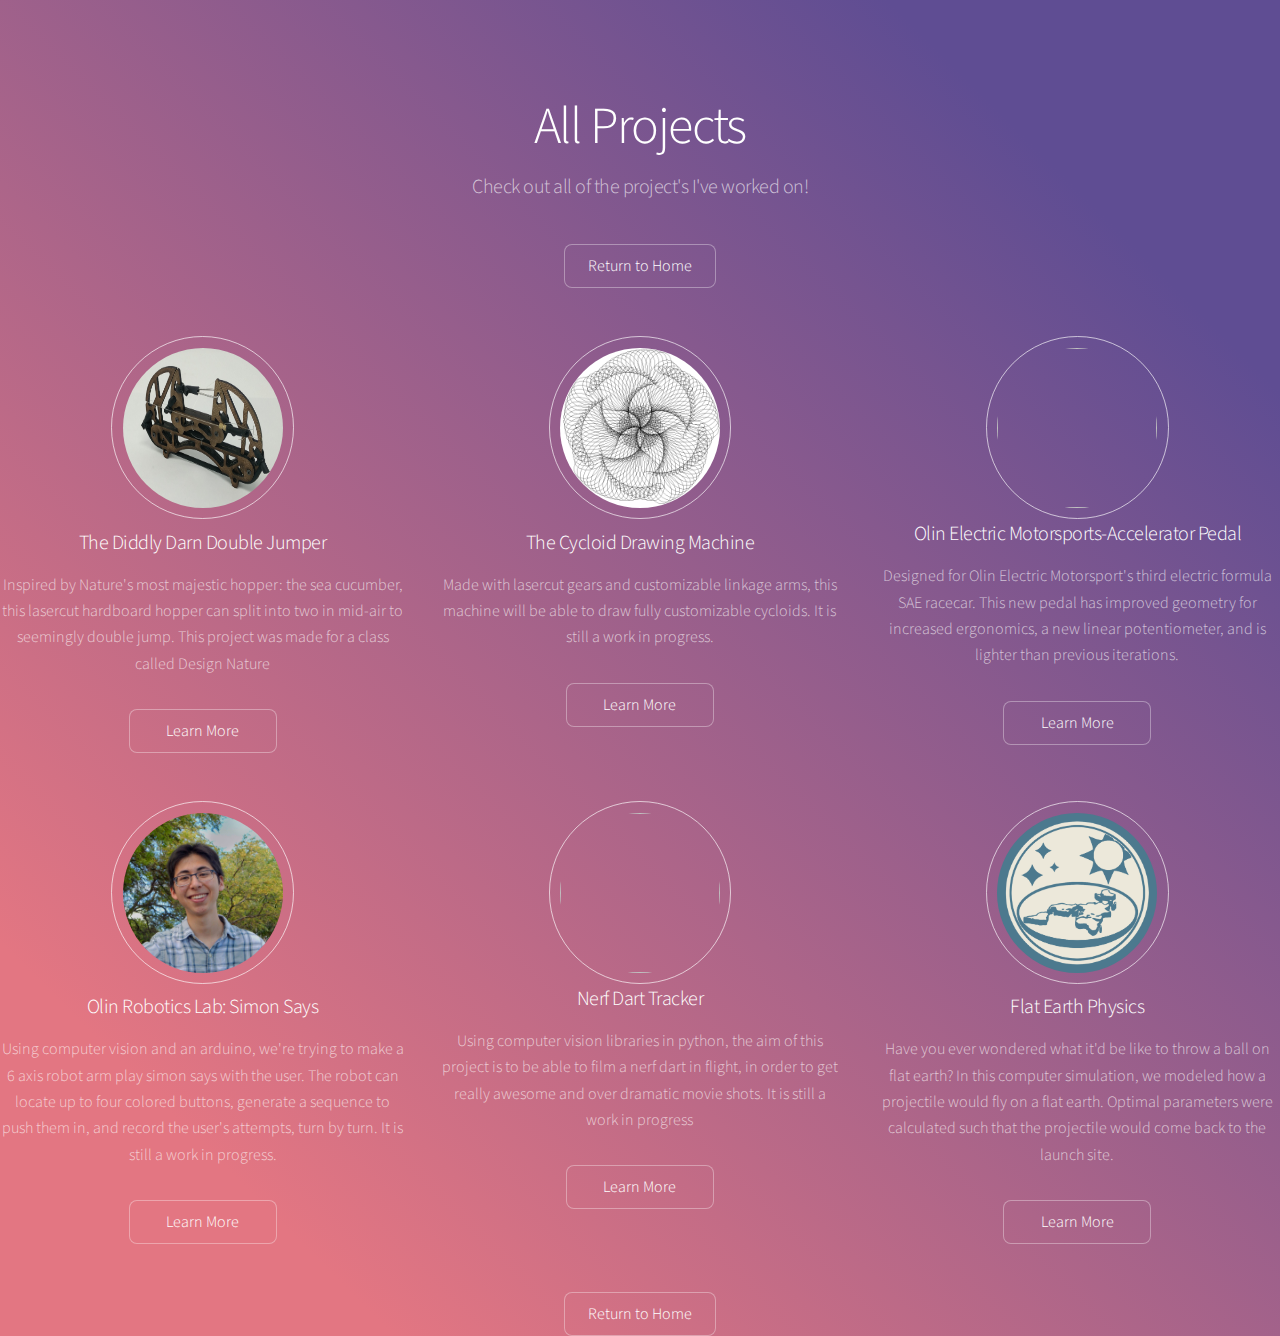
==== all-projects.html @ bd521022 "more content" ====
<!DOCTYPE HTML>
<!--
	Stellar by HTML5 UP
	html5up.net | @ajlkn
	Free for personal and commercial use under the CCA 3.0 license (html5up.net/license)
-->
<html>
  <head>
    <title>Jonathan Zerez's Portfolio</title>
    <meta charset="utf-8" />
    <meta name="viewport" content="width=device-width, initial-scale=1" />
    <!--[if lte IE 8]><script src="assets/js/ie/html5shiv.js"></script><![endif]-->
    <link rel="stylesheet" href="assets/css/main.css" />
    <!--[if lte IE 9]><link rel="stylesheet" href="assets/css/ie9.css" /><![endif]-->
    <!--[if lte IE 8]><link rel="stylesheet" href="assets/css/ie8.css" /><![endif]-->
  </head>

  <body>
    <header id="header" class="alt">
      <h1>All Projects</h1>
      <p>Check out all of the project's I've worked on!</p>
      <a href="index.html" class="button">Return to Home</a></li>
    </header>



    <section id="first" class="main special">
      <ul class="features">
        <li>
          <span class="image smol"><img src="images/Hopper1_crop.jpg" alt="" /></span>
          <h3>The Diddly Darn Double Jumper</h3>
          <p>Inspired by Nature's most majestic hopper: the sea cucumber, this lasercut hardboard hopper can split into two in mid-air to seemingly double jump. This project was made for a class called Design Nature</p>
          <a href="Projects/hopper.html" class="button">Learn More</a>
        </li>
        <li>
          <span class="image smol"><img src="images/cycle.gif" alt="" /></span>
          <h3>The Cycloid Drawing Machine</h3>
          <p>Made with lasercut gears and customizable linkage arms, this machine will be able to draw fully customizable cycloids. It is still a work in progress.</p>
          <a href="Projects/cycle.html" class="button">Learn More</a>
        </li>
        <li>
          <span class="image smol"><img src="images/pedal1.jpg" alt="" /></span>
          <h3>Olin Electric Motorsports-Accelerator Pedal</h3>
          <p>Designed for Olin Electric Motorsport's third electric formula SAE racecar. This new pedal has improved geometry for increased ergonomics, a new linear potentiometer, and is lighter than previous iterations.</p>
          <a href="Projects/pedal.html" class="button">Learn More</a>
        </li>
        <li>
          <span class="image smol"><img src="images/pic01.jpg" alt="" /></span>
          <h3>Olin Robotics Lab: Simon Says</h3>
          <p>Using computer vision and an arduino, we're trying to make a 6 axis robot arm play simon says with the user. The robot can locate up to four colored buttons, generate a sequence to push them in, and record the user's attempts, turn by turn. It is still a work in progress.</p>
          <a href="Projects/simon.html" class="button">Learn More</a>
        </li>
        <li>
          <span class="image smol"><img src="images/nerf.png" alt="" /></span>
          <h3>Nerf Dart Tracker</h3>
          <p>Using computer vision libraries in python, the aim of this project is to be able to film a nerf dart in flight, in order to get really awesome and over dramatic movie shots. It is still a work in progress</p>
          <a href="Projects/nerf.html" class="button">Learn More</a>
        </li>
        <li>
          <span class="image smol"><img src="images/flat_earth.png" alt="" /></span>
          <h3>Flat Earth Physics</h3>
          <p>Have you ever wondered what it'd be like to throw a ball on flat earth? In this computer simulation, we modeled how a projectile would fly on a flat earth. Optimal parameters were calculated such that the projectile would come back to the launch site.</p>
          <a href="Projects/flat-earth.html" class="button">Learn More</a>
        </li>
      </ul>
      <a href="index.html" class="button">Return to Home</a>
    </section>

    <script src="assets/js/jquery.min.js"></script>
    <script src="assets/js/jquery.scrollex.min.js"></script>
    <script src="assets/js/jquery.scrolly.min.js"></script>
    <script src="assets/js/skel.min.js"></script>
    <script src="assets/js/util.js"></script>
    <!--[if lte IE 8]><script src="assets/js/ie/respond.min.js"></script><![endif]-->
    <script src="assets/js/main.js"></script>
  </body>
</html>
---- assets/css/main.css ----
@import url(font-awesome.min.css);
@import "https://fonts.googleapis.com/css?family=Source+Sans+Pro:300,400";

/*
	Stellar by HTML5 UP
	html5up.net | @ajlkn
	Free for personal and commercial use under the CCA 3.0 license (html5up.net/license)
*/

/* Reset */

	html, body, div, span, applet, object, iframe, h1, h2, h3, h4, h5, h6, p, blockquote, pre, a, abbr, acronym, address, big, cite, code, del, dfn, em, img, ins, kbd, q, s, samp, small, strike, strong, sub, sup, tt, var, b, u, i, center, dl, dt, dd, ol, ul, li, fieldset, form, label, legend, table, caption, tbody, tfoot, thead, tr, th, td, article, aside, canvas, details, embed, figure, figcaption, footer, header, hgroup, menu, nav, output, ruby, section, summary, time, mark, audio, video {
		margin: 0;
		padding: 0;
		border: 0;
		font-size: 100%;
		font: inherit;
		vertical-align: baseline;
	}

	article, aside, details, figcaption, figure, footer, header, hgroup, menu, nav, section {
		display: block;
	}

	body {
		line-height: 1;
	}

	ol, ul {
		list-style: none;
	}

	blockquote, q {
		quotes: none;
	}

	blockquote:before, blockquote:after, q:before, q:after {
		content: '';
		content: none;
	}

	table {
		border-collapse: collapse;
		border-spacing: 0;
	}

	body {
		-webkit-text-size-adjust: none;
	}

/* Box Model */

	*, *:before, *:after {
		-moz-box-sizing: border-box;
		-webkit-box-sizing: border-box;
		box-sizing: border-box;
	}

/* Grid */

	.row {
		border-bottom: solid 1px transparent;
		-moz-box-sizing: border-box;
		-webkit-box-sizing: border-box;
		box-sizing: border-box;
	}

	.row > * {
		float: left;
		-moz-box-sizing: border-box;
		-webkit-box-sizing: border-box;
		box-sizing: border-box;
	}

	.row:after, .row:before {
		content: '';
		display: block;
		clear: both;
		height: 0;
	}

	.row.uniform > * > :first-child {
		margin-top: 0;
	}

	.row.uniform > * > :last-child {
		margin-bottom: 0;
	}

	.row.\30 \25 > * {
		padding: 0 0 0 0em;
	}

	.row.\30 \25 {
		margin: 0 0 -1px 0em;
	}

	.row.uniform.\30 \25 > * {
		padding: 0em 0 0 0em;
	}

	.row.uniform.\30 \25 {
		margin: 0em 0 -1px 0em;
	}

	.row > * {
		padding: 0 0 0 1.5em;
	}

	.row {
		margin: 0 0 -1px -1.5em;
	}

	.row.uniform > * {
		padding: 1.5em 0 0 1.5em;
	}

	.row.uniform {
		margin: -1.5em 0 -1px -1.5em;
	}

	.row.\32 00\25 > * {
		padding: 0 0 0 3em;
	}

	.row.\32 00\25 {
		margin: 0 0 -1px -3em;
	}

	.row.uniform.\32 00\25 > * {
		padding: 3em 0 0 3em;
	}

	.row.uniform.\32 00\25 {
		margin: -3em 0 -1px -3em;
	}

	.row.\31 50\25 > * {
		padding: 0 0 0 2.25em;
	}

	.row.\31 50\25 {
		margin: 0 0 -1px -2.25em;
	}

	.row.uniform.\31 50\25 > * {
		padding: 2.25em 0 0 2.25em;
	}

	.row.uniform.\31 50\25 {
		margin: -2.25em 0 -1px -2.25em;
	}

	.row.\35 0\25 > * {
		padding: 0 0 0 0.75em;
	}

	.row.\35 0\25 {
		margin: 0 0 -1px -0.75em;
	}

	.row.uniform.\35 0\25 > * {
		padding: 0.75em 0 0 0.75em;
	}

	.row.uniform.\35 0\25 {
		margin: -0.75em 0 -1px -0.75em;
	}

	.row.\32 5\25 > * {
		padding: 0 0 0 0.375em;
	}

	.row.\32 5\25 {
		margin: 0 0 -1px -0.375em;
	}

	.row.uniform.\32 5\25 > * {
		padding: 0.375em 0 0 0.375em;
	}

	.row.uniform.\32 5\25 {
		margin: -0.375em 0 -1px -0.375em;
	}

	.\31 2u, .\31 2u\24 {
		width: 100%;
		clear: none;
		margin-left: 0;
	}

	.\31 1u, .\31 1u\24 {
		width: 91.6666666667%;
		clear: none;
		margin-left: 0;
	}

	.\31 0u, .\31 0u\24 {
		width: 83.3333333333%;
		clear: none;
		margin-left: 0;
	}

	.\39 u, .\39 u\24 {
		width: 75%;
		clear: none;
		margin-left: 0;
	}

	.\38 u, .\38 u\24 {
		width: 66.6666666667%;
		clear: none;
		margin-left: 0;
	}

	.\37 u, .\37 u\24 {
		width: 58.3333333333%;
		clear: none;
		margin-left: 0;
	}

	.\36 u, .\36 u\24 {
		width: 50%;
		clear: none;
		margin-left: 0;
	}

	.\35 u, .\35 u\24 {
		width: 41.6666666667%;
		clear: none;
		margin-left: 0;
	}

	.\34 u, .\34 u\24 {
		width: 33.3333333333%;
		clear: none;
		margin-left: 0;
	}

	.\33 u, .\33 u\24 {
		width: 25%;
		clear: none;
		margin-left: 0;
	}

	.\32 u, .\32 u\24 {
		width: 16.6666666667%;
		clear: none;
		margin-left: 0;
	}

	.\31 u, .\31 u\24 {
		width: 8.3333333333%;
		clear: none;
		margin-left: 0;
	}

	.\31 2u\24 + *,
	.\31 1u\24 + *,
	.\31 0u\24 + *,
	.\39 u\24 + *,
	.\38 u\24 + *,
	.\37 u\24 + *,
	.\36 u\24 + *,
	.\35 u\24 + *,
	.\34 u\24 + *,
	.\33 u\24 + *,
	.\32 u\24 + *,
	.\31 u\24 + * {
		clear: left;
	}

	.\-11u {
		margin-left: 91.66667%;
	}

	.\-10u {
		margin-left: 83.33333%;
	}

	.\-9u {
		margin-left: 75%;
	}

	.\-8u {
		margin-left: 66.66667%;
	}

	.\-7u {
		margin-left: 58.33333%;
	}

	.\-6u {
		margin-left: 50%;
	}

	.\-5u {
		margin-left: 41.66667%;
	}

	.\-4u {
		margin-left: 33.33333%;
	}

	.\-3u {
		margin-left: 25%;
	}

	.\-2u {
		margin-left: 16.66667%;
	}

	.\-1u {
		margin-left: 8.33333%;
	}

	@media screen and (max-width: 1680px) {

		.row > * {
			padding: 0 0 0 1.5em;
		}

		.row {
			margin: 0 0 -1px -1.5em;
		}

		.row.uniform > * {
			padding: 1.5em 0 0 1.5em;
		}

		.row.uniform {
			margin: -1.5em 0 -1px -1.5em;
		}

		.row.\32 00\25 > * {
			padding: 0 0 0 3em;
		}

		.row.\32 00\25 {
			margin: 0 0 -1px -3em;
		}

		.row.uniform.\32 00\25 > * {
			padding: 3em 0 0 3em;
		}

		.row.uniform.\32 00\25 {
			margin: -3em 0 -1px -3em;
		}

		.row.\31 50\25 > * {
			padding: 0 0 0 2.25em;
		}

		.row.\31 50\25 {
			margin: 0 0 -1px -2.25em;
		}

		.row.uniform.\31 50\25 > * {
			padding: 2.25em 0 0 2.25em;
		}

		.row.uniform.\31 50\25 {
			margin: -2.25em 0 -1px -2.25em;
		}

		.row.\35 0\25 > * {
			padding: 0 0 0 0.75em;
		}

		.row.\35 0\25 {
			margin: 0 0 -1px -0.75em;
		}

		.row.uniform.\35 0\25 > * {
			padding: 0.75em 0 0 0.75em;
		}

		.row.uniform.\35 0\25 {
			margin: -0.75em 0 -1px -0.75em;
		}

		.row.\32 5\25 > * {
			padding: 0 0 0 0.375em;
		}

		.row.\32 5\25 {
			margin: 0 0 -1px -0.375em;
		}

		.row.uniform.\32 5\25 > * {
			padding: 0.375em 0 0 0.375em;
		}

		.row.uniform.\32 5\25 {
			margin: -0.375em 0 -1px -0.375em;
		}

		.\31 2u\28xlarge\29, .\31 2u\24\28xlarge\29 {
			width: 100%;
			clear: none;
			margin-left: 0;
		}

		.\31 1u\28xlarge\29, .\31 1u\24\28xlarge\29 {
			width: 91.6666666667%;
			clear: none;
			margin-left: 0;
		}

		.\31 0u\28xlarge\29, .\31 0u\24\28xlarge\29 {
			width: 83.3333333333%;
			clear: none;
			margin-left: 0;
		}

		.\39 u\28xlarge\29, .\39 u\24\28xlarge\29 {
			width: 75%;
			clear: none;
			margin-left: 0;
		}

		.\38 u\28xlarge\29, .\38 u\24\28xlarge\29 {
			width: 66.6666666667%;
			clear: none;
			margin-left: 0;
		}

		.\37 u\28xlarge\29, .\37 u\24\28xlarge\29 {
			width: 58.3333333333%;
			clear: none;
			margin-left: 0;
		}

		.\36 u\28xlarge\29, .\36 u\24\28xlarge\29 {
			width: 50%;
			clear: none;
			margin-left: 0;
		}

		.\35 u\28xlarge\29, .\35 u\24\28xlarge\29 {
			width: 41.6666666667%;
			clear: none;
			margin-left: 0;
		}

		.\34 u\28xlarge\29, .\34 u\24\28xlarge\29 {
			width: 33.3333333333%;
			clear: none;
			margin-left: 0;
		}

		.\33 u\28xlarge\29, .\33 u\24\28xlarge\29 {
			width: 25%;
			clear: none;
			margin-left: 0;
		}

		.\32 u\28xlarge\29, .\32 u\24\28xlarge\29 {
			width: 16.6666666667%;
			clear: none;
			margin-left: 0;
		}

		.\31 u\28xlarge\29, .\31 u\24\28xlarge\29 {
			width: 8.3333333333%;
			clear: none;
			margin-left: 0;
		}

		.\31 2u\24\28xlarge\29 + *,
		.\31 1u\24\28xlarge\29 + *,
		.\31 0u\24\28xlarge\29 + *,
		.\39 u\24\28xlarge\29 + *,
		.\38 u\24\28xlarge\29 + *,
		.\37 u\24\28xlarge\29 + *,
		.\36 u\24\28xlarge\29 + *,
		.\35 u\24\28xlarge\29 + *,
		.\34 u\24\28xlarge\29 + *,
		.\33 u\24\28xlarge\29 + *,
		.\32 u\24\28xlarge\29 + *,
		.\31 u\24\28xlarge\29 + * {
			clear: left;
		}

		.\-11u\28xlarge\29 {
			margin-left: 91.66667%;
		}

		.\-10u\28xlarge\29 {
			margin-left: 83.33333%;
		}

		.\-9u\28xlarge\29 {
			margin-left: 75%;
		}

		.\-8u\28xlarge\29 {
			margin-left: 66.66667%;
		}

		.\-7u\28xlarge\29 {
			margin-left: 58.33333%;
		}

		.\-6u\28xlarge\29 {
			margin-left: 50%;
		}

		.\-5u\28xlarge\29 {
			margin-left: 41.66667%;
		}

		.\-4u\28xlarge\29 {
			margin-left: 33.33333%;
		}

		.\-3u\28xlarge\29 {
			margin-left: 25%;
		}

		.\-2u\28xlarge\29 {
			margin-left: 16.66667%;
		}

		.\-1u\28xlarge\29 {
			margin-left: 8.33333%;
		}

	}

	@media screen and (max-width: 1280px) {

		.row > * {
			padding: 0 0 0 1.5em;
		}

		.row {
			margin: 0 0 -1px -1.5em;
		}

		.row.uniform > * {
			padding: 1.5em 0 0 1.5em;
		}

		.row.uniform {
			margin: -1.5em 0 -1px -1.5em;
		}

		.row.\32 00\25 > * {
			padding: 0 0 0 3em;
		}

		.row.\32 00\25 {
			margin: 0 0 -1px -3em;
		}

		.row.uniform.\32 00\25 > * {
			padding: 3em 0 0 3em;
		}

		.row.uniform.\32 00\25 {
			margin: -3em 0 -1px -3em;
		}

		.row.\31 50\25 > * {
			padding: 0 0 0 2.25em;
		}

		.row.\31 50\25 {
			margin: 0 0 -1px -2.25em;
		}

		.row.uniform.\31 50\25 > * {
			padding: 2.25em 0 0 2.25em;
		}

		.row.uniform.\31 50\25 {
			margin: -2.25em 0 -1px -2.25em;
		}

		.row.\35 0\25 > * {
			padding: 0 0 0 0.75em;
		}

		.row.\35 0\25 {
			margin: 0 0 -1px -0.75em;
		}

		.row.uniform.\35 0\25 > * {
			padding: 0.75em 0 0 0.75em;
		}

		.row.uniform.\35 0\25 {
			margin: -0.75em 0 -1px -0.75em;
		}

		.row.\32 5\25 > * {
			padding: 0 0 0 0.375em;
		}

		.row.\32 5\25 {
			margin: 0 0 -1px -0.375em;
		}

		.row.uniform.\32 5\25 > * {
			padding: 0.375em 0 0 0.375em;
		}

		.row.uniform.\32 5\25 {
			margin: -0.375em 0 -1px -0.375em;
		}

		.\31 2u\28large\29, .\31 2u\24\28large\29 {
			width: 100%;
			clear: none;
			margin-left: 0;
		}

		.\31 1u\28large\29, .\31 1u\24\28large\29 {
			width: 91.6666666667%;
			clear: none;
			margin-left: 0;
		}

		.\31 0u\28large\29, .\31 0u\24\28large\29 {
			width: 83.3333333333%;
			clear: none;
			margin-left: 0;
		}

		.\39 u\28large\29, .\39 u\24\28large\29 {
			width: 75%;
			clear: none;
			margin-left: 0;
		}

		.\38 u\28large\29, .\38 u\24\28large\29 {
			width: 66.6666666667%;
			clear: none;
			margin-left: 0;
		}

		.\37 u\28large\29, .\37 u\24\28large\29 {
			width: 58.3333333333%;
			clear: none;
			margin-left: 0;
		}

		.\36 u\28large\29, .\36 u\24\28large\29 {
			width: 50%;
			clear: none;
			margin-left: 0;
		}

		.\35 u\28large\29, .\35 u\24\28large\29 {
			width: 41.6666666667%;
			clear: none;
			margin-left: 0;
		}

		.\34 u\28large\29, .\34 u\24\28large\29 {
			width: 33.3333333333%;
			clear: none;
			margin-left: 0;
		}

		.\33 u\28large\29, .\33 u\24\28large\29 {
			width: 25%;
			clear: none;
			margin-left: 0;
		}

		.\32 u\28large\29, .\32 u\24\28large\29 {
			width: 16.6666666667%;
			clear: none;
			margin-left: 0;
		}

		.\31 u\28large\29, .\31 u\24\28large\29 {
			width: 8.3333333333%;
			clear: none;
			margin-left: 0;
		}

		.\31 2u\24\28large\29 + *,
		.\31 1u\24\28large\29 + *,
		.\31 0u\24\28large\29 + *,
		.\39 u\24\28large\29 + *,
		.\38 u\24\28large\29 + *,
		.\37 u\24\28large\29 + *,
		.\36 u\24\28large\29 + *,
		.\35 u\24\28large\29 + *,
		.\34 u\24\28large\29 + *,
		.\33 u\24\28large\29 + *,
		.\32 u\24\28large\29 + *,
		.\31 u\24\28large\29 + * {
			clear: left;
		}

		.\-11u\28large\29 {
			margin-left: 91.66667%;
		}

		.\-10u\28large\29 {
			margin-left: 83.33333%;
		}

		.\-9u\28large\29 {
			margin-left: 75%;
		}

		.\-8u\28large\29 {
			margin-left: 66.66667%;
		}

		.\-7u\28large\29 {
			margin-left: 58.33333%;
		}

		.\-6u\28large\29 {
			margin-left: 50%;
		}

		.\-5u\28large\29 {
			margin-left: 41.66667%;
		}

		.\-4u\28large\29 {
			margin-left: 33.33333%;
		}

		.\-3u\28large\29 {
			margin-left: 25%;
		}

		.\-2u\28large\29 {
			margin-left: 16.66667%;
		}

		.\-1u\28large\29 {
			margin-left: 8.33333%;
		}

	}

	@media screen and (max-width: 980px) {

		.row > * {
			padding: 0 0 0 1.5em;
		}

		.row {
			margin: 0 0 -1px -1.5em;
		}

		.row.uniform > * {
			padding: 1.5em 0 0 1.5em;
		}

		.row.uniform {
			margin: -1.5em 0 -1px -1.5em;
		}

		.row.\32 00\25 > * {
			padding: 0 0 0 3em;
		}

		.row.\32 00\25 {
			margin: 0 0 -1px -3em;
		}

		.row.uniform.\32 00\25 > * {
			padding: 3em 0 0 3em;
		}

		.row.uniform.\32 00\25 {
			margin: -3em 0 -1px -3em;
		}

		.row.\31 50\25 > * {
			padding: 0 0 0 2.25em;
		}

		.row.\31 50\25 {
			margin: 0 0 -1px -2.25em;
		}

		.row.uniform.\31 50\25 > * {
			padding: 2.25em 0 0 2.25em;
		}

		.row.uniform.\31 50\25 {
			margin: -2.25em 0 -1px -2.25em;
		}

		.row.\35 0\25 > * {
			padding: 0 0 0 0.75em;
		}

		.row.\35 0\25 {
			margin: 0 0 -1px -0.75em;
		}

		.row.uniform.\35 0\25 > * {
			padding: 0.75em 0 0 0.75em;
		}

		.row.uniform.\35 0\25 {
			margin: -0.75em 0 -1px -0.75em;
		}

		.row.\32 5\25 > * {
			padding: 0 0 0 0.375em;
		}

		.row.\32 5\25 {
			margin: 0 0 -1px -0.375em;
		}

		.row.uniform.\32 5\25 > * {
			padding: 0.375em 0 0 0.375em;
		}

		.row.uniform.\32 5\25 {
			margin: -0.375em 0 -1px -0.375em;
		}

		.\31 2u\28medium\29, .\31 2u\24\28medium\29 {
			width: 100%;
			clear: none;
			margin-left: 0;
		}

		.\31 1u\28medium\29, .\31 1u\24\28medium\29 {
			width: 91.6666666667%;
			clear: none;
			margin-left: 0;
		}

		.\31 0u\28medium\29, .\31 0u\24\28medium\29 {
			width: 83.3333333333%;
			clear: none;
			margin-left: 0;
		}

		.\39 u\28medium\29, .\39 u\24\28medium\29 {
			width: 75%;
			clear: none;
			margin-left: 0;
		}

		.\38 u\28medium\29, .\38 u\24\28medium\29 {
			width: 66.6666666667%;
			clear: none;
			margin-left: 0;
		}

		.\37 u\28medium\29, .\37 u\24\28medium\29 {
			width: 58.3333333333%;
			clear: none;
			margin-left: 0;
		}

		.\36 u\28medium\29, .\36 u\24\28medium\29 {
			width: 50%;
			clear: none;
			margin-left: 0;
		}

		.\35 u\28medium\29, .\35 u\24\28medium\29 {
			width: 41.6666666667%;
			clear: none;
			margin-left: 0;
		}

		.\34 u\28medium\29, .\34 u\24\28medium\29 {
			width: 33.3333333333%;
			clear: none;
			margin-left: 0;
		}

		.\33 u\28medium\29, .\33 u\24\28medium\29 {
			width: 25%;
			clear: none;
			margin-left: 0;
		}

		.\32 u\28medium\29, .\32 u\24\28medium\29 {
			width: 16.6666666667%;
			clear: none;
			margin-left: 0;
		}

		.\31 u\28medium\29, .\31 u\24\28medium\29 {
			width: 8.3333333333%;
			clear: none;
			margin-left: 0;
		}

		.\31 2u\24\28medium\29 + *,
		.\31 1u\24\28medium\29 + *,
		.\31 0u\24\28medium\29 + *,
		.\39 u\24\28medium\29 + *,
		.\38 u\24\28medium\29 + *,
		.\37 u\24\28medium\29 + *,
		.\36 u\24\28medium\29 + *,
		.\35 u\24\28medium\29 + *,
		.\34 u\24\28medium\29 + *,
		.\33 u\24\28medium\29 + *,
		.\32 u\24\28medium\29 + *,
		.\31 u\24\28medium\29 + * {
			clear: left;
		}

		.\-11u\28medium\29 {
			margin-left: 91.66667%;
		}

		.\-10u\28medium\29 {
			margin-left: 83.33333%;
		}

		.\-9u\28medium\29 {
			margin-left: 75%;
		}

		.\-8u\28medium\29 {
			margin-left: 66.66667%;
		}

		.\-7u\28medium\29 {
			margin-left: 58.33333%;
		}

		.\-6u\28medium\29 {
			margin-left: 50%;
		}

		.\-5u\28medium\29 {
			margin-left: 41.66667%;
		}

		.\-4u\28medium\29 {
			margin-left: 33.33333%;
		}

		.\-3u\28medium\29 {
			margin-left: 25%;
		}

		.\-2u\28medium\29 {
			margin-left: 16.66667%;
		}

		.\-1u\28medium\29 {
			margin-left: 8.33333%;
		}

	}

	@media screen and (max-width: 736px) {

		.row > * {
			padding: 0 0 0 1em;
		}

		.row {
			margin: 0 0 -1px -1em;
		}

		.row.uniform > * {
			padding: 1em 0 0 1em;
		}

		.row.uniform {
			margin: -1em 0 -1px -1em;
		}

		.row.\32 00\25 > * {
			padding: 0 0 0 2em;
		}

		.row.\32 00\25 {
			margin: 0 0 -1px -2em;
		}

		.row.uniform.\32 00\25 > * {
			padding: 2em 0 0 2em;
		}

		.row.uniform.\32 00\25 {
			margin: -2em 0 -1px -2em;
		}

		.row.\31 50\25 > * {
			padding: 0 0 0 1.5em;
		}

		.row.\31 50\25 {
			margin: 0 0 -1px -1.5em;
		}

		.row.uniform.\31 50\25 > * {
			padding: 1.5em 0 0 1.5em;
		}

		.row.uniform.\31 50\25 {
			margin: -1.5em 0 -1px -1.5em;
		}

		.row.\35 0\25 > * {
			padding: 0 0 0 0.5em;
		}

		.row.\35 0\25 {
			margin: 0 0 -1px -0.5em;
		}

		.row.uniform.\35 0\25 > * {
			padding: 0.5em 0 0 0.5em;
		}

		.row.uniform.\35 0\25 {
			margin: -0.5em 0 -1px -0.5em;
		}

		.row.\32 5\25 > * {
			padding: 0 0 0 0.25em;
		}

		.row.\32 5\25 {
			margin: 0 0 -1px -0.25em;
		}

		.row.uniform.\32 5\25 > * {
			padding: 0.25em 0 0 0.25em;
		}

		.row.uniform.\32 5\25 {
			margin: -0.25em 0 -1px -0.25em;
		}

		.\31 2u\28small\29, .\31 2u\24\28small\29 {
			width: 100%;
			clear: none;
			margin-left: 0;
		}

		.\31 1u\28small\29, .\31 1u\24\28small\29 {
			width: 91.6666666667%;
			clear: none;
			margin-left: 0;
		}

		.\31 0u\28small\29, .\31 0u\24\28small\29 {
			width: 83.3333333333%;
			clear: none;
			margin-left: 0;
		}

		.\39 u\28small\29, .\39 u\24\28small\29 {
			width: 75%;
			clear: none;
			margin-left: 0;
		}

		.\38 u\28small\29, .\38 u\24\28small\29 {
			width: 66.6666666667%;
			clear: none;
			margin-left: 0;
		}

		.\37 u\28small\29, .\37 u\24\28small\29 {
			width: 58.3333333333%;
			clear: none;
			margin-left: 0;
		}

		.\36 u\28small\29, .\36 u\24\28small\29 {
			width: 50%;
			clear: none;
			margin-left: 0;
		}

		.\35 u\28small\29, .\35 u\24\28small\29 {
			width: 41.6666666667%;
			clear: none;
			margin-left: 0;
		}

		.\34 u\28small\29, .\34 u\24\28small\29 {
			width: 33.3333333333%;
			clear: none;
			margin-left: 0;
		}

		.\33 u\28small\29, .\33 u\24\28small\29 {
			width: 25%;
			clear: none;
			margin-left: 0;
		}

		.\32 u\28small\29, .\32 u\24\28small\29 {
			width: 16.6666666667%;
			clear: none;
			margin-left: 0;
		}

		.\31 u\28small\29, .\31 u\24\28small\29 {
			width: 8.3333333333%;
			clear: none;
			margin-left: 0;
		}

		.\31 2u\24\28small\29 + *,
		.\31 1u\24\28small\29 + *,
		.\31 0u\24\28small\29 + *,
		.\39 u\24\28small\29 + *,
		.\38 u\24\28small\29 + *,
		.\37 u\24\28small\29 + *,
		.\36 u\24\28small\29 + *,
		.\35 u\24\28small\29 + *,
		.\34 u\24\28small\29 + *,
		.\33 u\24\28small\29 + *,
		.\32 u\24\28small\29 + *,
		.\31 u\24\28small\29 + * {
			clear: left;
		}

		.\-11u\28small\29 {
			margin-left: 91.66667%;
		}

		.\-10u\28small\29 {
			margin-left: 83.33333%;
		}

		.\-9u\28small\29 {
			margin-left: 75%;
		}

		.\-8u\28small\29 {
			margin-left: 66.66667%;
		}

		.\-7u\28small\29 {
			margin-left: 58.33333%;
		}

		.\-6u\28small\29 {
			margin-left: 50%;
		}

		.\-5u\28small\29 {
			margin-left: 41.66667%;
		}

		.\-4u\28small\29 {
			margin-left: 33.33333%;
		}

		.\-3u\28small\29 {
			margin-left: 25%;
		}

		.\-2u\28small\29 {
			margin-left: 16.66667%;
		}

		.\-1u\28small\29 {
			margin-left: 8.33333%;
		}

	}

	@media screen and (max-width: 480px) {

		.row > * {
			padding: 0 0 0 1em;
		}

		.row {
			margin: 0 0 -1px -1em;
		}

		.row.uniform > * {
			padding: 1em 0 0 1em;
		}

		.row.uniform {
			margin: -1em 0 -1px -1em;
		}

		.row.\32 00\25 > * {
			padding: 0 0 0 2em;
		}

		.row.\32 00\25 {
			margin: 0 0 -1px -2em;
		}

		.row.uniform.\32 00\25 > * {
			padding: 2em 0 0 2em;
		}

		.row.uniform.\32 00\25 {
			margin: -2em 0 -1px -2em;
		}

		.row.\31 50\25 > * {
			padding: 0 0 0 1.5em;
		}

		.row.\31 50\25 {
			margin: 0 0 -1px -1.5em;
		}

		.row.uniform.\31 50\25 > * {
			padding: 1.5em 0 0 1.5em;
		}

		.row.uniform.\31 50\25 {
			margin: -1.5em 0 -1px -1.5em;
		}

		.row.\35 0\25 > * {
			padding: 0 0 0 0.5em;
		}

		.row.\35 0\25 {
			margin: 0 0 -1px -0.5em;
		}

		.row.uniform.\35 0\25 > * {
			padding: 0.5em 0 0 0.5em;
		}

		.row.uniform.\35 0\25 {
			margin: -0.5em 0 -1px -0.5em;
		}

		.row.\32 5\25 > * {
			padding: 0 0 0 0.25em;
		}

		.row.\32 5\25 {
			margin: 0 0 -1px -0.25em;
		}

		.row.uniform.\32 5\25 > * {
			padding: 0.25em 0 0 0.25em;
		}

		.row.uniform.\32 5\25 {
			margin: -0.25em 0 -1px -0.25em;
		}

		.\31 2u\28xsmall\29, .\31 2u\24\28xsmall\29 {
			width: 100%;
			clear: none;
			margin-left: 0;
		}

		.\31 1u\28xsmall\29, .\31 1u\24\28xsmall\29 {
			width: 91.6666666667%;
			clear: none;
			margin-left: 0;
		}

		.\31 0u\28xsmall\29, .\31 0u\24\28xsmall\29 {
			width: 83.3333333333%;
			clear: none;
			margin-left: 0;
		}

		.\39 u\28xsmall\29, .\39 u\24\28xsmall\29 {
			width: 75%;
			clear: none;
			margin-left: 0;
		}

		.\38 u\28xsmall\29, .\38 u\24\28xsmall\29 {
			width: 66.6666666667%;
			clear: none;
			margin-left: 0;
		}

		.\37 u\28xsmall\29, .\37 u\24\28xsmall\29 {
			width: 58.3333333333%;
			clear: none;
			margin-left: 0;
		}

		.\36 u\28xsmall\29, .\36 u\24\28xsmall\29 {
			width: 50%;
			clear: none;
			margin-left: 0;
		}

		.\35 u\28xsmall\29, .\35 u\24\28xsmall\29 {
			width: 41.6666666667%;
			clear: none;
			margin-left: 0;
		}

		.\34 u\28xsmall\29, .\34 u\24\28xsmall\29 {
			width: 33.3333333333%;
			clear: none;
			margin-left: 0;
		}

		.\33 u\28xsmall\29, .\33 u\24\28xsmall\29 {
			width: 25%;
			clear: none;
			margin-left: 0;
		}

		.\32 u\28xsmall\29, .\32 u\24\28xsmall\29 {
			width: 16.6666666667%;
			clear: none;
			margin-left: 0;
		}

		.\31 u\28xsmall\29, .\31 u\24\28xsmall\29 {
			width: 8.3333333333%;
			clear: none;
			margin-left: 0;
		}

		.\31 2u\24\28xsmall\29 + *,
		.\31 1u\24\28xsmall\29 + *,
		.\31 0u\24\28xsmall\29 + *,
		.\39 u\24\28xsmall\29 + *,
		.\38 u\24\28xsmall\29 + *,
		.\37 u\24\28xsmall\29 + *,
		.\36 u\24\28xsmall\29 + *,
		.\35 u\24\28xsmall\29 + *,
		.\34 u\24\28xsmall\29 + *,
		.\33 u\24\28xsmall\29 + *,
		.\32 u\24\28xsmall\29 + *,
		.\31 u\24\28xsmall\29 + * {
			clear: left;
		}

		.\-11u\28xsmall\29 {
			margin-left: 91.66667%;
		}

		.\-10u\28xsmall\29 {
			margin-left: 83.33333%;
		}

		.\-9u\28xsmall\29 {
			margin-left: 75%;
		}

		.\-8u\28xsmall\29 {
			margin-left: 66.66667%;
		}

		.\-7u\28xsmall\29 {
			margin-left: 58.33333%;
		}

		.\-6u\28xsmall\29 {
			margin-left: 50%;
		}

		.\-5u\28xsmall\29 {
			margin-left: 41.66667%;
		}

		.\-4u\28xsmall\29 {
			margin-left: 33.33333%;
		}

		.\-3u\28xsmall\29 {
			margin-left: 25%;
		}

		.\-2u\28xsmall\29 {
			margin-left: 16.66667%;
		}

		.\-1u\28xsmall\29 {
			margin-left: 8.33333%;
		}

	}

	@media screen and (max-width: 360px) {

		.row > * {
			padding: 0 0 0 1em;
		}

		.row {
			margin: 0 0 -1px -1em;
		}

		.row.uniform > * {
			padding: 1em 0 0 1em;
		}

		.row.uniform {
			margin: -1em 0 -1px -1em;
		}

		.row.\32 00\25 > * {
			padding: 0 0 0 2em;
		}

		.row.\32 00\25 {
			margin: 0 0 -1px -2em;
		}

		.row.uniform.\32 00\25 > * {
			padding: 2em 0 0 2em;
		}

		.row.uniform.\32 00\25 {
			margin: -2em 0 -1px -2em;
		}

		.row.\31 50\25 > * {
			padding: 0 0 0 1.5em;
		}

		.row.\31 50\25 {
			margin: 0 0 -1px -1.5em;
		}

		.row.uniform.\31 50\25 > * {
			padding: 1.5em 0 0 1.5em;
		}

		.row.uniform.\31 50\25 {
			margin: -1.5em 0 -1px -1.5em;
		}

		.row.\35 0\25 > * {
			padding: 0 0 0 0.5em;
		}

		.row.\35 0\25 {
			margin: 0 0 -1px -0.5em;
		}

		.row.uniform.\35 0\25 > * {
			padding: 0.5em 0 0 0.5em;
		}

		.row.uniform.\35 0\25 {
			margin: -0.5em 0 -1px -0.5em;
		}

		.row.\32 5\25 > * {
			padding: 0 0 0 0.25em;
		}

		.row.\32 5\25 {
			margin: 0 0 -1px -0.25em;
		}

		.row.uniform.\32 5\25 > * {
			padding: 0.25em 0 0 0.25em;
		}

		.row.uniform.\32 5\25 {
			margin: -0.25em 0 -1px -0.25em;
		}

		.\31 2u\28xxsmall\29, .\31 2u\24\28xxsmall\29 {
			width: 100%;
			clear: none;
			margin-left: 0;
		}

		.\31 1u\28xxsmall\29, .\31 1u\24\28xxsmall\29 {
			width: 91.6666666667%;
			clear: none;
			margin-left: 0;
		}

		.\31 0u\28xxsmall\29, .\31 0u\24\28xxsmall\29 {
			width: 83.3333333333%;
			clear: none;
			margin-left: 0;
		}

		.\39 u\28xxsmall\29, .\39 u\24\28xxsmall\29 {
			width: 75%;
			clear: none;
			margin-left: 0;
		}

		.\38 u\28xxsmall\29, .\38 u\24\28xxsmall\29 {
			width: 66.6666666667%;
			clear: none;
			margin-left: 0;
		}

		.\37 u\28xxsmall\29, .\37 u\24\28xxsmall\29 {
			width: 58.3333333333%;
			clear: none;
			margin-left: 0;
		}

		.\36 u\28xxsmall\29, .\36 u\24\28xxsmall\29 {
			width: 50%;
			clear: none;
			margin-left: 0;
		}

		.\35 u\28xxsmall\29, .\35 u\24\28xxsmall\29 {
			width: 41.6666666667%;
			clear: none;
			margin-left: 0;
		}

		.\34 u\28xxsmall\29, .\34 u\24\28xxsmall\29 {
			width: 33.3333333333%;
			clear: none;
			margin-left: 0;
		}

		.\33 u\28xxsmall\29, .\33 u\24\28xxsmall\29 {
			width: 25%;
			clear: none;
			margin-left: 0;
		}

		.\32 u\28xxsmall\29, .\32 u\24\28xxsmall\29 {
			width: 16.6666666667%;
			clear: none;
			margin-left: 0;
		}

		.\31 u\28xxsmall\29, .\31 u\24\28xxsmall\29 {
			width: 8.3333333333%;
			clear: none;
			margin-left: 0;
		}

		.\31 2u\24\28xxsmall\29 + *,
		.\31 1u\24\28xxsmall\29 + *,
		.\31 0u\24\28xxsmall\29 + *,
		.\39 u\24\28xxsmall\29 + *,
		.\38 u\24\28xxsmall\29 + *,
		.\37 u\24\28xxsmall\29 + *,
		.\36 u\24\28xxsmall\29 + *,
		.\35 u\24\28xxsmall\29 + *,
		.\34 u\24\28xxsmall\29 + *,
		.\33 u\24\28xxsmall\29 + *,
		.\32 u\24\28xxsmall\29 + *,
		.\31 u\24\28xxsmall\29 + * {
			clear: left;
		}

		.\-11u\28xxsmall\29 {
			margin-left: 91.66667%;
		}

		.\-10u\28xxsmall\29 {
			margin-left: 83.33333%;
		}

		.\-9u\28xxsmall\29 {
			margin-left: 75%;
		}

		.\-8u\28xxsmall\29 {
			margin-left: 66.66667%;
		}

		.\-7u\28xxsmall\29 {
			margin-left: 58.33333%;
		}

		.\-6u\28xxsmall\29 {
			margin-left: 50%;
		}

		.\-5u\28xxsmall\29 {
			margin-left: 41.66667%;
		}

		.\-4u\28xxsmall\29 {
			margin-left: 33.33333%;
		}

		.\-3u\28xxsmall\29 {
			margin-left: 25%;
		}

		.\-2u\28xxsmall\29 {
			margin-left: 16.66667%;
		}

		.\-1u\28xxsmall\29 {
			margin-left: 8.33333%;
		}

	}

/* Basic */

	@-ms-viewport {
		width: device-width;
	}

	body {
		-ms-overflow-style: scrollbar;
	}

	@media screen and (max-width: 480px) {

		html, body {
			min-width: 320px;
		}

	}

	body {
		background-color: #935d8c;
		background-image: url("images/overlay.png"), -moz-linear-gradient(45deg, #e37682 15%, #5f4d93 85%);
		background-image: url("images/overlay.png"), -webkit-linear-gradient(45deg, #e37682 15%, #5f4d93 85%);
		background-image: url("images/overlay.png"), -ms-linear-gradient(45deg, #e37682 15%, #5f4d93 85%);
		background-image: url("images/overlay.png"), linear-gradient(45deg, #e37682 15%, #5f4d93 85%);
	}

		body.is-loading *, body.is-loading *:before, body.is-loading *:after {
			-moz-animation: none !important;
			-webkit-animation: none !important;
			-ms-animation: none !important;
			animation: none !important;
			-moz-transition: none !important;
			-webkit-transition: none !important;
			-ms-transition: none !important;
			transition: none !important;
		}

/* Type */

	body {
		background-color: #935d8c;
		color: rgba(255, 255, 255, 0.65);
	}

	body, input, select, textarea {
		font-family: "Source Sans Pro", Helvetica, sans-serif;
		font-size: 17pt;
		font-weight: 300;
		line-height: 1.65;
	}

		@media screen and (max-width: 1680px) {

			body, input, select, textarea {
				font-size: 14pt;
			}

		}

		@media screen and (max-width: 1280px) {

			body, input, select, textarea {
				font-size: 12pt;
			}

		}

		@media screen and (max-width: 360px) {

			body, input, select, textarea {
				font-size: 11pt;
			}

		}

	a {
		-moz-transition: color 0.2s ease, border-bottom 0.2s ease;
		-webkit-transition: color 0.2s ease, border-bottom 0.2s ease;
		-ms-transition: color 0.2s ease, border-bottom 0.2s ease;
		transition: color 0.2s ease, border-bottom 0.2s ease;
		text-decoration: none;
		border-bottom: dotted 1px;
		color: inherit;
	}

		a:hover {
			border-bottom-color: transparent;
		}

	strong, b {
		font-weight: 400;
	}

	em, i {
		font-style: italic;
	}

	p {
		margin: 0 0 2em 0;
	}

		p.content {
			-moz-columns: 20em 2;
			-webkit-columns: 20em 2;
			-ms-columns: 20em 2;
			columns: 20em 2;
			-moz-column-gap: 2em;
			-webkit-column-gap: 2em;
			-ms-column-gap: 2em;
			column-gap: 2em;
			text-align: justify;
		}

	h1, h2, h3, h4, h5, h6 {
		font-weight: 300;
		line-height: 1.5;
		margin: 0 0 0.7em 0;
		letter-spacing: -0.025em;
	}

		h1 a, h2 a, h3 a, h4 a, h5 a, h6 a {
			color: inherit;
			text-decoration: none;
		}

	h1 {
		font-size: 2.5em;
		line-height: 1.2;
	}

	h2 {
		font-size: 1.5em;
	}

	h3 {
		font-size: 1.25em;
	}

	h4 {
		font-size: 1.1em;
	}

	h5 {
		font-size: 0.9em;
	}

	h6 {
		font-size: 0.7em;
	}

	@media screen and (max-width: 736px) {

		h1 {
			font-size: 2em;
		}

	}

	sub {
		font-size: 0.8em;
		position: relative;
		top: 0.5em;
	}

	sup {
		font-size: 0.8em;
		position: relative;
		top: -0.5em;
	}

	blockquote {
		border-left: solid 4px;
		font-style: italic;
		margin: 0 0 2em 0;
		padding: 0.5em 0 0.5em 2em;
	}

	code {
		border-radius: 8px;
		border: solid 1px;
		font-family: "Courier New", monospace;
		font-size: 0.9em;
		margin: 0 0.25em;
		padding: 0.25em 0.65em;
	}

	pre {
		-webkit-overflow-scrolling: touch;
		font-family: "Courier New", monospace;
		font-size: 0.9em;
		margin: 0 0 2em 0;
	}

		pre code {
			display: block;
			line-height: 1.75;
			padding: 1em 1.5em;
			overflow-x: auto;
		}

	hr {
		border: 0;
		border-bottom: solid 1px;
		margin: 2em 0;
	}

		hr.major {
			margin: 3em 0;
		}

	.align-left {
		text-align: left;
	}

	.align-center {
		text-align: center;
	}

	.align-right {
		text-align: right;
	}

	input, select, textarea {
		color: #ffffff;
	}

	a:hover {
		color: #ffffff;
	}

	strong, b {
		color: #ffffff;
	}

	h1, h2, h3, h4, h5, h6 {
		color: #ffffff;
	}

	blockquote {
		border-left-color: rgba(255, 255, 255, 0.35);
	}

	code {
		background: rgba(255, 255, 255, 0.075);
		border-color: rgba(255, 255, 255, 0.35);
	}

	hr {
		border-bottom-color: rgba(255, 255, 255, 0.35);
	}

/* Box */

	.box {
		border-radius: 8px;
		border: solid;
		margin-bottom: 2em;
		padding: 1.5em;
	}

		.box > :last-child,
		.box > :last-child > :last-child,
		.box > :last-child > :last-child > :last-child {
			margin-bottom: 0;
		}

		.box.alt {
			border: 0;
			border-radius: 0;
			padding: 0;
		}

	.box {
		border-color: rgba(255, 255, 255, 0.35);
	}

/* Button */

	input[type="submit"],
	input[type="reset"],
	input[type="button"],
	button,
	.button {
		-moz-appearance: none;
		-webkit-appearance: none;
		-ms-appearance: none;
		appearance: none;
		-moz-transition: background-color 0.2s ease-in-out, color 0.2s ease-in-out;
		-webkit-transition: background-color 0.2s ease-in-out, color 0.2s ease-in-out;
		-ms-transition: background-color 0.2s ease-in-out, color 0.2s ease-in-out;
		transition: background-color 0.2s ease-in-out, color 0.2s ease-in-out;
		border-radius: 8px;
		border: 0;
		cursor: pointer;
		display: inline-block;
		font-weight: 300;
		height: 2.75em;
		line-height: 2.75em;
		min-width: 9.25em;
		padding: 0 1.5em;
		text-align: center;
		text-decoration: none;
		white-space: nowrap;
	}

		input[type="submit"].icon,
		input[type="reset"].icon,
		input[type="button"].icon,
		button.icon,
		.button.icon {
			padding-left: 1.35em;
		}

			input[type="submit"].icon:before,
			input[type="reset"].icon:before,
			input[type="button"].icon:before,
			button.icon:before,
			.button.icon:before {
				margin-right: 0.5em;
			}

		input[type="submit"].fit,
		input[type="reset"].fit,
		input[type="button"].fit,
		button.fit,
		.button.fit {
			display: block;
			margin: 0 0 1em 0;
			width: 100%;
		}

		input[type="submit"].small,
		input[type="reset"].small,
		input[type="button"].small,
		button.small,
		.button.small {
			font-size: 0.8em;
		}

		input[type="submit"].big,
		input[type="reset"].big,
		input[type="button"].big,
		button.big,
		.button.big {
			font-size: 1.35em;
		}

		input[type="submit"].disabled, input[type="submit"]:disabled,
		input[type="reset"].disabled,
		input[type="reset"]:disabled,
		input[type="button"].disabled,
		input[type="button"]:disabled,
		button.disabled,
		button:disabled,
		.button.disabled,
		.button:disabled {
			-moz-pointer-events: none;
			-webkit-pointer-events: none;
			-ms-pointer-events: none;
			pointer-events: none;
			opacity: 0.25;
		}

		@media screen and (max-width: 736px) {

			input[type="submit"],
			input[type="reset"],
			input[type="button"],
			button,
			.button {
				min-width: 0;
			}

		}

	input[type="submit"],
	input[type="reset"],
	input[type="button"],
	button,
	.button {
		background-color: transparent;
		box-shadow: inset 0 0 0 1px rgba(255, 255, 255, 0.35);
		color: #ffffff !important;
	}

		input[type="submit"]:hover,
		input[type="reset"]:hover,
		input[type="button"]:hover,
		button:hover,
		.button:hover {
			background-color: rgba(255, 255, 255, 0.075);
		}

		input[type="submit"]:active,
		input[type="reset"]:active,
		input[type="button"]:active,
		button:active,
		.button:active {
			background-color: rgba(255, 255, 255, 0.2);
		}

		input[type="submit"].icon:before,
		input[type="reset"].icon:before,
		input[type="button"].icon:before,
		button.icon:before,
		.button.icon:before {
			color: rgba(255, 255, 255, 0.5);
		}

		input[type="submit"].special,
		input[type="reset"].special,
		input[type="button"].special,
		button.special,
		.button.special {
			background-color: #8cc9f0;
			color: #ffffff !important;
			box-shadow: none;
		}

			input[type="submit"].special:hover,
			input[type="reset"].special:hover,
			input[type="button"].special:hover,
			button.special:hover,
			.button.special:hover {
				background-color: #9acff2;
			}

			input[type="submit"].special:active,
			input[type="reset"].special:active,
			input[type="button"].special:active,
			button.special:active,
			.button.special:active {
				background-color: #7ec3ee;
			}

			input[type="submit"].special.icon:before,
			input[type="reset"].special.icon:before,
			input[type="button"].special.icon:before,
			button.special.icon:before,
			.button.special.icon:before {
				color: #ffffff !important;
			}

/* Form */

	form {
		margin: 0 0 2em 0;
	}

	label {
		display: block;
		font-size: 0.9em;
		font-weight: 400;
		margin: 0 0 1em 0;
	}

	input[type="text"],
	input[type="password"],
	input[type="email"],
	select,
	textarea {
		-moz-appearance: none;
		-webkit-appearance: none;
		-ms-appearance: none;
		appearance: none;
		border-radius: 8px;
		border: solid 1px;
		color: inherit;
		display: block;
		outline: 0;
		padding: 0 1em;
		text-decoration: none;
		width: 100%;
	}

		input[type="text"]:invalid,
		input[type="password"]:invalid,
		input[type="email"]:invalid,
		select:invalid,
		textarea:invalid {
			box-shadow: none;
		}

	.select-wrapper {
		text-decoration: none;
		display: block;
		position: relative;
	}

		.select-wrapper:before {
			-moz-osx-font-smoothing: grayscale;
			-webkit-font-smoothing: antialiased;
			font-family: FontAwesome;
			font-style: normal;
			font-weight: normal;
			text-transform: none !important;
		}

		.select-wrapper:before {
			content: '\f078';
			display: block;
			height: 2.75em;
			line-height: 2.75em;
			pointer-events: none;
			position: absolute;
			right: 0;
			text-align: center;
			top: 0;
			width: 2.75em;
		}

		.select-wrapper select::-ms-expand {
			display: none;
		}

	input[type="text"],
	input[type="password"],
	input[type="email"],
	select {
		height: 2.75em;
	}

	textarea {
		padding: 0.75em 1em;
	}

	input[type="checkbox"],
	input[type="radio"] {
		-moz-appearance: none;
		-webkit-appearance: none;
		-ms-appearance: none;
		appearance: none;
		display: block;
		float: left;
		margin-right: -2em;
		opacity: 0;
		width: 1em;
		z-index: -1;
	}

		input[type="checkbox"] + label,
		input[type="radio"] + label {
			text-decoration: none;
			cursor: pointer;
			display: inline-block;
			font-size: 1em;
			font-weight: 300;
			padding-left: 2.4em;
			padding-right: 0.75em;
			position: relative;
		}

			input[type="checkbox"] + label:before,
			input[type="radio"] + label:before {
				-moz-osx-font-smoothing: grayscale;
				-webkit-font-smoothing: antialiased;
				font-family: FontAwesome;
				font-style: normal;
				font-weight: normal;
				text-transform: none !important;
			}

			input[type="checkbox"] + label:before,
			input[type="radio"] + label:before {
				border-radius: 8px;
				border: solid 1px;
				content: '';
				display: inline-block;
				height: 1.65em;
				left: 0;
				line-height: 1.58125em;
				position: absolute;
				text-align: center;
				top: 0;
				width: 1.65em;
			}

		input[type="checkbox"]:checked + label:before,
		input[type="radio"]:checked + label:before {
			content: '\f00c';
		}

	input[type="checkbox"] + label:before {
		border-radius: 8px;
	}

	input[type="radio"] + label:before {
		border-radius: 100%;
	}

	::-webkit-input-placeholder {
		opacity: 1.0;
	}

	:-moz-placeholder {
		opacity: 1.0;
	}

	::-moz-placeholder {
		opacity: 1.0;
	}

	:-ms-input-placeholder {
		opacity: 1.0;
	}

	.formerize-placeholder {
		opacity: 1.0;
	}

	label {
		color: #ffffff;
	}

	input[type="text"],
	input[type="password"],
	input[type="email"],
	select,
	textarea {
		background: rgba(255, 255, 255, 0.075);
		border-color: rgba(255, 255, 255, 0.35);
	}

		input[type="text"]:focus,
		input[type="password"]:focus,
		input[type="email"]:focus,
		select:focus,
		textarea:focus {
			border-color: #8cc9f0;
			box-shadow: 0 0 0 1px #8cc9f0;
		}

	.select-wrapper:before {
		color: rgba(255, 255, 255, 0.35);
	}

	input[type="checkbox"] + label,
	input[type="radio"] + label {
		color: rgba(255, 255, 255, 0.65);
	}

		input[type="checkbox"] + label:before,
		input[type="radio"] + label:before {
			background: rgba(255, 255, 255, 0.075);
			border-color: rgba(255, 255, 255, 0.35);
		}

	input[type="checkbox"]:checked + label:before,
	input[type="radio"]:checked + label:before {
		background-color: #ffffff;
		border-color: #ffffff;
		color: #935d8c;
	}

	input[type="checkbox"]:focus + label:before,
	input[type="radio"]:focus + label:before {
		border-color: #8cc9f0;
		box-shadow: 0 0 0 1px #8cc9f0;
	}

	::-webkit-input-placeholder {
		color: rgba(255, 255, 255, 0.5) !important;
	}

	:-moz-placeholder {
		color: rgba(255, 255, 255, 0.5) !important;
	}

	::-moz-placeholder {
		color: rgba(255, 255, 255, 0.5) !important;
	}

	:-ms-input-placeholder {
		color: rgba(255, 255, 255, 0.5) !important;
	}

	.formerize-placeholder {
		color: rgba(255, 255, 255, 0.5) !important;
	}

/* Icon */

	.icon {
		text-decoration: none;
		-moz-transition: background-color 0.2s ease-in-out, color 0.2s ease-in-out;
		-webkit-transition: background-color 0.2s ease-in-out, color 0.2s ease-in-out;
		-ms-transition: background-color 0.2s ease-in-out, color 0.2s ease-in-out;
		transition: background-color 0.2s ease-in-out, color 0.2s ease-in-out;
		border-bottom: none;
		position: relative;
	}

		.icon:before {
			-moz-osx-font-smoothing: grayscale;
			-webkit-font-smoothing: antialiased;
			font-family: FontAwesome;
			font-style: normal;
			font-weight: normal;
			text-transform: none !important;
		}

		.icon > .label {
			display: none;
		}

		.icon.major {
			border: solid 1px;
			display: inline-block;
			border-radius: 100%;
			padding: 0.65em;
			margin: 0 0 2em 0;
			cursor: default;
		}

			.icon.major:before {
				display: inline-block;
				font-size: 6.25rem;
				width: 2.25em;
				height: 2.25em;
				line-height: 2.2em;
				border-radius: 100%;
				border: solid 1px;
				text-align: center;
			}

		.icon.alt {
			display: inline-block;
			border: solid 1px;
			border-radius: 100%;
		}

			.icon.alt:before {
				display: block;
				font-size: 1.25em;
				width: 2em;
				height: 2em;
				text-align: center;
				line-height: 2em;
			}

		.icon.style1 {
			color: #efa8b0;
		}

		.icon.style2 {
			color: #c79cc8;
		}

		.icon.style3 {
			color: #a89cc8;
		}

		.icon.style4 {
			color: #9bb2e1;
		}

		.icon.style5 {
			color: #8cc9f0;
		}

		@media screen and (max-width: 1680px) {

			.icon.major:before {
				font-size: 5.5rem;
			}

		}

		@media screen and (max-width: 1280px) {

			.icon.major:before {
				font-size: 4.75rem;
			}

		}

		@media screen and (max-width: 736px) {

			.icon.major {
				margin: 0 0 1.5em 0;
				padding: 0.35em;
			}

				.icon.major:before {
					font-size: 3.5rem;
				}

		}

	.icon.major {
		border-color: rgba(255, 255, 255, 0.35);
	}

		.icon.major:before {
			border-color: rgba(255, 255, 255, 0.35);
		}

	.icon.alt {
		border-color: rgba(255, 255, 255, 0.35);
		color: #ffffff;
	}

		.icon.alt:hover {
			background-color: rgba(255, 255, 255, 0.075);
		}

		.icon.alt:active {
			background-color: rgba(255, 255, 255, 0.2);
		}

/* Image */

	.image {
		border-radius: 8px;
		border: 0;
		display: inline-block;
		position: relative;

	}

		.image img {
			border-radius: 8px;
			display: block;
		}

		.image.left, .image.right {
			max-width: 40%;
		}

			.image.left img, .image.right img {
				width: 100%;
			}

		.image.left {
			float: left;
			margin: 0 1.5em 1em 0;
			top: 0.25em;
		}

		.image.right {
			float: right;
			margin: 0 0 1em 1.5em;
			top: 0.25em;
		}

		.image.fit {
			display: block;
			margin: 0 0 2em 0;
			width: 100%;
		}

			.image.fit img {
				width: 100%;
			}

		.image.main {

			display: block;
			margin: 0 0 3em 0;
			width: 100%;
		}

			.image.main img {
				width: 100%;
			}
		.image.gallery {
			display: block;
			margin: auto auto 3em auto;
			width: 30em;

		}
			.image.gallery img {
				display: block;
				margin: auto auto 3em auto;
				width: 30em;
			}
		.image.rows {
			display: block;
			margin: auto auto 3em auto;
			padding: inherit;
			height: 20em;
		}
			.image.rows  img{
				display: block;
				margin: auto auto 3em auto;
				height: 18em;
			}
		.image.smol {
			display: inline-block;

			padding: 0.65em;
			border-radius: 100%;
			border: solid 1px;
			text-align: center;
		}

			.image.smol img {
				display: block;
				border-radius: 100%;
				width: 10em;
				height: 10em;
				text-align: center;
			}

/* List */

	ol {
		list-style: decimal;
		margin: 0 0 2em 0;
		padding-left: 1.25em;
	}

		ol li {
			padding-left: 0.25em;
		}

	ul {
		list-style: disc;
		margin: 0 0 2em 0;
		padding-left: 1em;
	}

		ul li {
			padding-left: 0.5em;
		}

		ul.alt {
			list-style: none;
			padding-left: 0;
		}

			ul.alt li {
				border-top: solid 1px;
				padding: 0.5em 0;
			}

				ul.alt li:first-child {
					border-top: 0;
					padding-top: 0;
				}

		ul.icons {
			cursor: default;
			list-style: none;
			padding-left: 0;
		}

			ul.icons li {
				display: inline-block;
				padding: 0 0.65em 0 0;
			}

				ul.icons li:last-child {
					padding-right: 0 !important;
				}

		ul.actions {
			cursor: default;
			list-style: none;
			padding-left: 0;
		}

			ul.actions li {
				display: inline-block;
				padding: 0 1em 0 0;
				vertical-align: middle;
			}

				ul.actions li:last-child {
					padding-right: 0;
				}

			ul.actions.small li {
				padding: 0 0.5em 0 0;
			}

			ul.actions.vertical li {
				display: block;
				padding: 1em 0 0 0;
			}

				ul.actions.vertical li:first-child {
					padding-top: 0;
				}

				ul.actions.vertical li > * {
					margin-bottom: 0;
				}

			ul.actions.vertical.small li {
				padding: 0.5em 0 0 0;
			}

				ul.actions.vertical.small li:first-child {
					padding-top: 0;
				}

			ul.actions.fit {
				display: table;
				margin-left: -1em;
				padding: 0;
				table-layout: fixed;
				width: calc(100% + 1em);
			}

				ul.actions.fit li {
					display: table-cell;
					padding: 0 0 0 1em;
				}

					ul.actions.fit li > * {
						margin-bottom: 0;
					}

				ul.actions.fit.small {
					margin-left: -0.5em;
					width: calc(100% + 0.5em);
				}

					ul.actions.fit.small li {
						padding: 0 0 0 0.5em;
					}

			@media screen and (max-width: 480px) {

				ul.actions {
					margin: 0 0 2em 0;
				}

					ul.actions li {
						padding: 1em 0 0 0;
						display: block;
						text-align: center;
						width: 100%;
					}

						ul.actions li:first-child {
							padding-top: 0;
						}

						ul.actions li > * {
							width: 100%;
							margin: 0 !important;
						}

					ul.actions.small li {
						padding: 0.5em 0 0 0;
					}

						ul.actions.small li:first-child {
							padding-top: 0;
						}

			}

	dl {
		margin: 0 0 2em 0;
	}

		dl dt {
			display: block;
			font-weight: 400;
			margin: 0 0 1em 0;
		}

		dl dd {
			margin-left: 2em;
		}

		dl.alt dt {
			display: block;
			width: 3em;
			margin: 0;
			clear: left;
			float: left;
		}

		dl.alt dd {
			margin: 0 0 0.85em 5.5em;
		}

		dl.alt:after {
			content: '';
			display: block;
			clear: both;
		}

	ul.alt li {
		border-top-color: rgba(255, 255, 255, 0.35);
	}

	dl dt {
		color: #ffffff;
	}

/* Section/Article */

	section.special, article.special {
		text-align: center;
	}

	header.major {
		margin-bottom: 3em;
	}

		header.major h2 {
			font-size: 2em;
		}

			header.major h2:after {
				display: block;
				content: '';
				width: 3.25em;
				height: 2px;
				margin: 0.7em 0 1em 0;
				border-radius: 2px;
			}

				section.special header.major h2:after, article.special header.major h2:after {
					margin-left: auto;
					margin-right: auto;
				}

		header.major p {
			font-size: 1.25em;
			letter-spacing: -0.025em;
		}

		header.major.special {
			text-align: center;
		}

			header.major.special h2:after {
				margin-left: auto;
				margin-right: auto;
			}

	footer.major {
		margin-top: 3em;
	}

	@media screen and (max-width: 736px) {

		header.major {
			margin-bottom: 0;
		}

			header.major h2 {
				font-size: 1.5em;
			}

			header.major p {
				font-size: 1em;
				letter-spacing: 0;
			}

				header.major p br {
					display: none;
				}

		footer.major {
			margin-top: 0;
		}

	}

	header.major h2:after {
		background-color: rgba(255, 255, 255, 0.35);
	}

/* Table */

	.table-wrapper {
		-webkit-overflow-scrolling: touch;
		overflow-x: auto;
	}

	table {
		margin: 0 0 2em 0;
		width: 100%;
	}

		table tbody tr {
			border: solid 1px;
			border-left: 0;
			border-right: 0;
		}

		table td {
			padding: 0.75em 0.75em;
		}

		table th {
			font-size: 0.9em;
			font-weight: 400;
			padding: 0 0.75em 0.75em 0.75em;
			text-align: left;
		}

		table thead {
			border-bottom: solid 2px;
		}

		table tfoot {
			border-top: solid 2px;
		}

		table.alt {
			border-collapse: separate;
		}

			table.alt tbody tr td {
				border: solid 1px;
				border-left-width: 0;
				border-top-width: 0;
			}

				table.alt tbody tr td:first-child {
					border-left-width: 1px;
				}

			table.alt tbody tr:first-child td {
				border-top-width: 1px;
			}

			table.alt thead {
				border-bottom: 0;
			}

			table.alt tfoot {
				border-top: 0;
			}

	table tbody tr {
		border-color: rgba(255, 255, 255, 0.35);
	}

		table tbody tr:nth-child(2n + 1) {
			background-color: rgba(255, 255, 255, 0.075);
		}

	table th {
		color: #ffffff;
	}

	table thead {
		border-bottom-color: rgba(255, 255, 255, 0.35);
	}

	table tfoot {
		border-top-color: rgba(255, 255, 255, 0.35);
	}

	table.alt tbody tr td {
		border-color: rgba(255, 255, 255, 0.35);
	}

/* Features */

	.features {
		display: -moz-flex;
		display: -webkit-flex;
		display: -ms-flex;
		display: flex;
		-moz-flex-wrap: wrap;
		-webkit-flex-wrap: wrap;
		-ms-flex-wrap: wrap;
		flex-wrap: wrap;
		-moz-justify-content: center;
		-webkit-justify-content: center;
		-ms-justify-content: center;
		justify-content: center;
		width: calc(100% + 2em);
		margin: 0 0 3em -2em;
		padding: 0;
		list-style: none;
	}

		.features li {
			width: calc(33.33333% - 2em);
			margin-left: 2em;
			margin-top: 3em;
			padding: 0;
		}

			.features li:nth-child(1), .features li:nth-child(2), .features li:nth-child(3) {
				margin-top: 0;
			}

			.features li > :last-child {
				margin-bottom: 0;
			}

		@media screen and (max-width: 980px) {

			.features li {
				width: calc(50% - 2em);
			}

				.features li:nth-child(3) {
					margin-top: 3em;
				}

		}

		@media screen and (max-width: 736px) {

			.features {
				width: 100%;
				margin: 0 0 2em 0;
			}

				.features li {
					width: 100%;
					margin-left: 0;
					margin-top: 2em;
				}

					.features li:nth-child(2), .features li:nth-child(3) {
						margin-top: 2em;
					}

		}

/* Statistics */

	.statistics {
		display: -moz-flex;
		display: -webkit-flex;
		display: -ms-flex;
		display: flex;
		width: 100%;
		margin: 0 0 3em 0;
		padding: 0;
		list-style: none;
		cursor: default;
	}

		.statistics li {
			-moz-flex: 1;
			-webkit-flex: 1;
			-ms-flex: 1;
			flex: 1;
			padding: 1.5em;
			color: #ffffff;
			text-align: center;
		}

			.statistics li.style1 {
				background-color: #efa8b0;
			}

			.statistics li.style2 {
				background-color: #c79cc8;
			}

			.statistics li.style3 {
				background-color: #a89cc8;
			}

			.statistics li.style4 {
				background-color: #9bb2e1;
			}

			.statistics li.style5 {
				background-color: #8cc9f0;
			}

			.statistics li strong, .statistics li b {
				display: block;
				font-size: 2em;
				line-height: 1.1;
				color: inherit !important;
				font-weight: 300;
				letter-spacing: -0.025em;
			}

			.statistics li:first-child {
				border-top-left-radius: 8px;
				border-bottom-left-radius: 8px;
			}

			.statistics li:last-child {
				border-top-right-radius: 8px;
				border-bottom-right-radius: 8px;
			}

			.statistics li .icon {
				display: inline-block;
			}

				.statistics li .icon:before {
					font-size: 2.75rem;
					line-height: 1.3;
				}

		@media screen and (max-width: 980px) {

			.statistics li strong, .statistics li b {
				font-size: 1.5em;
			}

		}

		@media screen and (max-width: 736px) {

			.statistics {
				display: block;
				width: 20em;
				max-width: 100%;
				margin: 0 auto 2em auto;
			}

				.statistics li:first-child {
					border-bottom-left-radius: 0;
					border-top-right-radius: 8px;
				}

				.statistics li:last-child {
					border-top-right-radius: 0;
					border-bottom-left-radius: 8px;
				}

				.statistics li .icon:before {
					font-size: 3.75rem;
				}

				.statistics li strong, .statistics li b {
					font-size: 2.5em;
				}

		}

/* Spotlight */

	.spotlight {
		display: -moz-flex;
		display: -webkit-flex;
		display: -ms-flex;
		display: flex;
		-moz-align-items: center;
		-webkit-align-items: center;
		-ms-align-items: center;
		align-items: center;
		margin: 0 0 2em 0;
	}

		.spotlight .content {
			-moz-flex: 1;
			-webkit-flex: 1;
			-ms-flex: 1;
			flex: 1;
		}

			.spotlight .content > :last-child {
				margin-bottom: 0;
			}

			.spotlight .content header.major {
				margin: 0 0 2em 0;
			}

		.spotlight .image {
			display: inline-block;
			margin-left: 4em;
			padding: 0.65em;
			border-radius: 100%;
			border: solid 1px;
		}

			.spotlight .image img {
				display: block;
				border-radius: 100%;
				width: 16em;
			}

		@media screen and (max-width: 980px) {

			.spotlight {
				-moz-flex-direction: column-reverse;
				-webkit-flex-direction: column-reverse;
				-ms-flex-direction: column-reverse;
				flex-direction: column-reverse;
				text-align: center;
			}

				.spotlight .content {
					-moz-flex: 0 1 auto;
					-webkit-flex: 0 1 auto;
					-ms-flex: 0 1 auto;
					flex: 0 1 auto;
					width: 100%;
				}

					.spotlight .content header.major h2:after {
						margin-left: auto;
						margin-right: auto;
					}

				.spotlight .image {
					-moz-flex: 0 1 auto;
					-webkit-flex: 0 1 auto;
					-ms-flex: 0 1 auto;
					flex: 0 1 auto;
					margin-left: 0;
					margin-bottom: 2em;
				}

		}

		@media screen and (max-width: 736px) {

			.spotlight .image {
				padding: 0.35em;
			}

				.spotlight .image img {
					width: 12em;
				}

		}

	.spotlight .image {
		border-color: rgba(255, 255, 255, 0.35);
	}

/* Header */

	#header {
		padding: 5em 5em 1em 5em ;
		text-align: center;
	}

		#header h1 {
			margin: 0 0 0.25em 0;
		}

		#header p {
			font-size: 1.25em;
			letter-spacing: -0.025em;
		}

		#header.alt {
			padding: 7em 5em 4em 5em ;
		}

			#header.alt h1 {
				font-size: 3.25em;
			}

			#header.alt > * {
				-moz-transition: opacity 3s ease;
				-webkit-transition: opacity 3s ease;
				-ms-transition: opacity 3s ease;
				transition: opacity 3s ease;
				-moz-transition-delay: 0.5s;
				-webkit-transition-delay: 0.5s;
				-ms-transition-delay: 0.5s;
				transition-delay: 0.5s;
				opacity: 1;
			}

			#header.alt .logo {
				-moz-transition: opacity 1.25s ease, -moz-transform 0.5s ease;
				-webkit-transition: opacity 1.25s ease, -webkit-transform 0.5s ease;
				-ms-transition: opacity 1.25s ease, -ms-transform 0.5s ease;
				transition: opacity 1.25s ease, transform 0.5s ease;
				-moz-transition-delay: 0s;
				-webkit-transition-delay: 0s;
				-ms-transition-delay: 0s;
				transition-delay: 0s;
				display: block;
				margin: 0 0 1.5em 0;
			}

				#header.alt .logo img {
					display: block;
					margin: 0 auto;
					max-width: 75%;
				}

		@media screen and (max-width: 1280px) {

			#header {
				padding: 4em 4em 0.1em 4em ;
			}

				#header.alt {
					padding: 6em 4em 3em 4em ;
				}

		}

		@media screen and (max-width: 980px) {

			#header {
				padding: 4em 3em 0.1em 3em ;
			}

				#header.alt {
					padding: 5em 3em 2em 3em ;
				}

		}

		@media screen and (max-width: 736px) {

			#header {
				padding: 3em 2em 0.1em 2em ;
			}

				#header p {
					font-size: 1em;
					letter-spacing: 0;
				}

					#header p br {
						display: none;
					}

				#header.alt {
					padding: 4em 2em 1em 2em ;
				}

					#header.alt h1 {
						font-size: 2.5em;
					}

		}

		@media screen and (max-width: 480px) {

			#header {
				padding: 3em 1.5em 0.1em 1.5em ;
			}

				#header.alt {
					padding: 4em 1.5em 1em 1.5em ;
				}

		}

		@media screen and (max-width: 360px) {

			#header {
				padding: 2.5em 1em 0.1em 1em ;
			}

				#header.alt {
					padding: 3.5em 1em 0.5em 1em ;
				}

		}

		body.is-loading #header.alt > * {
			opacity: 0;
		}

		body.is-loading #header.alt .logo {
			-moz-transform: scale(0.8) rotate(-30deg);
			-webkit-transform: scale(0.8) rotate(-30deg);
			-ms-transform: scale(0.8) rotate(-30deg);
			transform: scale(0.8) rotate(-30deg);
		}

/* Nav */

	#nav {
		-moz-transition: background-color 0.2s ease, border-top-left-radius 0.2s ease, border-top-right-radius 0.2s ease, padding 0.2s ease;
		-webkit-transition: background-color 0.2s ease, border-top-left-radius 0.2s ease, border-top-right-radius 0.2s ease, padding 0.2s ease;
		-ms-transition: background-color 0.2s ease, border-top-left-radius 0.2s ease, border-top-right-radius 0.2s ease, padding 0.2s ease;
		transition: background-color 0.2s ease, border-top-left-radius 0.2s ease, border-top-right-radius 0.2s ease, padding 0.2s ease;
		background-color: #ffffff;
		color: #636363;
		position: absolute;
		width: 64em;
		max-width: calc(100% - 4em);
		padding: 1em;
		background-color: #f7f7f7;
		border-top-left-radius: 0.25em;
		border-top-right-radius: 0.25em;
		cursor: default;
		text-align: center;
	}

		#nav input, #nav select, #nav textarea {
			color: #636363;
		}

		#nav a:hover {
			color: #636363;
		}

		#nav strong, #nav b {
			color: #636363;
		}

		#nav h1, #nav h2, #nav h3, #nav h4, #nav h5, #nav h6 {
			color: #636363;
		}

		#nav blockquote {
			border-left-color: #dddddd;
		}

		#nav code {
			background: rgba(222, 222, 222, 0.25);
			border-color: #dddddd;
		}

		#nav hr {
			border-bottom-color: #dddddd;
		}

		#nav + #main {
			padding-top: 4.25em;
		}

		#nav ul {
			margin: 0;
			padding: 0;
			list-style: none;
		}

			#nav ul li {
				-moz-transition: margin 0.2s ease;
				-webkit-transition: margin 0.2s ease;
				-ms-transition: margin 0.2s ease;
				transition: margin 0.2s ease;
				display: inline-block;
				margin: 0 0.35em;
				padding: 0;
				vertical-align: middle;
			}

				#nav ul li a {
					-moz-transition: font-size 0.2s ease;
					-webkit-transition: font-size 0.2s ease;
					-ms-transition: font-size 0.2s ease;
					transition: font-size 0.2s ease;
					display: inline-block;
					height: 2.25em;
					line-height: 2.25em;
					padding: 0 1.25em;
					border: 0;
					border-radius: 8px;
					box-shadow: inset 0 0 0 1px transparent;
				}

					#nav ul li a:hover {
						background-color: rgba(222, 222, 222, 0.25);
					}

					#nav ul li a.active {
						background-color: #ffffff;
						box-shadow: none;
					}

		#nav.alt {
			position: fixed;
			top: 0;
			padding: 0.5em 1em;
			background-color: rgba(247, 247, 247, 0.95);
			border-top-left-radius: 0;
			border-top-right-radius: 0;
			z-index: 10000;
		}

			#nav.alt ul li {
				margin: 0 0.175em;
			}

				#nav.alt ul li a {
					font-size: 0.9em;
				}

		@media screen and (max-width: 736px) {

			#nav {
				display: none;
			}

				#nav + #main {
					padding-top: 0;
				}

		}

/* Main */

	#main {
		background-color: #ffffff;
		color: #636363;
		border-radius: 0.25em;
	}

		#main input, #main select, #main textarea {
			color: #636363;
		}

		#main a:hover {
			color: #636363;
		}

		#main strong, #main b {
			color: #636363;
		}

		#main h1, #main h2, #main h3, #main h4, #main h5, #main h6 {
			color: #636363;
		}

		#main blockquote {
			border-left-color: #dddddd;
		}

		#main code {
			background: rgba(222, 222, 222, 0.25);
			border-color: #dddddd;
		}

		#main hr {
			border-bottom-color: #dddddd;
		}

		#main .box {
			border-color: #dddddd;
		}

		#main input[type="submit"],
		#main input[type="reset"],
		#main input[type="button"],
		#main button,
		#main .button {
			background-color: transparent;
			box-shadow: inset 0 0 0 1px #dddddd;
			color: #636363 !important;
		}

			#main input[type="submit"]:hover,
			#main input[type="reset"]:hover,
			#main input[type="button"]:hover,
			#main button:hover,
			#main .button:hover {
				background-color: rgba(222, 222, 222, 0.25);
			}

			#main input[type="submit"]:active,
			#main input[type="reset"]:active,
			#main input[type="button"]:active,
			#main button:active,
			#main .button:active {
				background-color: rgba(222, 222, 222, 0.5);
			}

			#main input[type="submit"].icon:before,
			#main input[type="reset"].icon:before,
			#main input[type="button"].icon:before,
			#main button.icon:before,
			#main .button.icon:before {
				color: rgba(99, 99, 99, 0.25);
			}

			#main input[type="submit"].special,
			#main input[type="reset"].special,
			#main input[type="button"].special,
			#main button.special,
			#main .button.special {
				background-color: #8cc9f0;
				color: #ffffff !important;
				box-shadow: none;
			}

				#main input[type="submit"].special:hover,
				#main input[type="reset"].special:hover,
				#main input[type="button"].special:hover,
				#main button.special:hover,
				#main .button.special:hover {
					background-color: #9acff2;
				}

				#main input[type="submit"].special:active,
				#main input[type="reset"].special:active,
				#main input[type="button"].special:active,
				#main button.special:active,
				#main .button.special:active {
					background-color: #7ec3ee;
				}

				#main input[type="submit"].special.icon:before,
				#main input[type="reset"].special.icon:before,
				#main input[type="button"].special.icon:before,
				#main button.special.icon:before,
				#main .button.special.icon:before {
					color: #ffffff !important;
				}

		#main label {
			color: #636363;
		}

		#main input[type="text"],
		#main input[type="password"],
		#main input[type="email"],
		#main select,
		#main textarea {
			background: rgba(222, 222, 222, 0.25);
			border-color: #dddddd;
		}

			#main input[type="text"]:focus,
			#main input[type="password"]:focus,
			#main input[type="email"]:focus,
			#main select:focus,
			#main textarea:focus {
				border-color: #8cc9f0;
				box-shadow: 0 0 0 1px #8cc9f0;
			}

		#main .select-wrapper:before {
			color: #dddddd;
		}

		#main input[type="checkbox"] + label,
		#main input[type="radio"] + label {
			color: #636363;
		}

			#main input[type="checkbox"] + label:before,
			#main input[type="radio"] + label:before {
				background: rgba(222, 222, 222, 0.25);
				border-color: #dddddd;
			}

		#main input[type="checkbox"]:checked + label:before,
		#main input[type="radio"]:checked + label:before {
			background-color: #636363;
			border-color: #636363;
			color: #ffffff;
		}

		#main input[type="checkbox"]:focus + label:before,
		#main input[type="radio"]:focus + label:before {
			border-color: #8cc9f0;
			box-shadow: 0 0 0 1px #8cc9f0;
		}

		#main ::-webkit-input-placeholder {
			color: rgba(99, 99, 99, 0.25) !important;
		}

		#main :-moz-placeholder {
			color: rgba(99, 99, 99, 0.25) !important;
		}

		#main ::-moz-placeholder {
			color: rgba(99, 99, 99, 0.25) !important;
		}

		#main :-ms-input-placeholder {
			color: rgba(99, 99, 99, 0.25) !important;
		}

		#main .formerize-placeholder {
			color: rgba(99, 99, 99, 0.25) !important;
		}

		#main .icon.major {
			border-color: #dddddd;
		}

			#main .icon.major:before {
				border-color: #dddddd;
			}

		#main .icon.alt {
			border-color: #dddddd;
			color: #636363;
		}

			#main .icon.alt:hover {
				background-color: rgba(222, 222, 222, 0.25);
			}

			#main .icon.alt:active {
				background-color: rgba(222, 222, 222, 0.5);
			}

		#main ul.alt li {
			border-top-color: #dddddd;
		}

		#main dl dt {
			color: #636363;
		}

		#main header.major h2:after {
			background-color: #dddddd;
			background-image: -moz-linear-gradient(90deg, #efa8b0, #a89cc8, #8cc9f0);
			background-image: -webkit-linear-gradient(90deg, #efa8b0, #a89cc8, #8cc9f0);
			background-image: -ms-linear-gradient(90deg, #efa8b0, #a89cc8, #8cc9f0);
			background-image: linear-gradient(90deg, #efa8b0, #a89cc8, #8cc9f0);
		}

		#main table tbody tr {
			border-color: #dddddd;
		}

			#main table tbody tr:nth-child(2n + 1) {
				background-color: rgba(222, 222, 222, 0.25);
			}

		#main table th {
			color: #636363;
		}

		#main table thead {
			border-bottom-color: #dddddd;
		}

		#main table tfoot {
			border-top-color: #dddddd;
		}

		#main table.alt tbody tr td {
			border-color: #dddddd;
		}

		#main .spotlight .image {
			border-color: #dddddd;
		}

		#main > .main {
			padding: 5em 5em 3em 5em ;
			border-top: solid 1px #dddddd;
		}

			#main > .main:first-child {
				border-top: 0;
			}

			#main > .main > .image.main:first-child {
				margin: -5em 0 5em -5em;
				width: calc(100% + 10em);
				border-top-right-radius: 0.25em;
				border-top-left-radius: 0.25em;
				border-bottom-right-radius: 0;
				border-bottom-left-radius: 0;
			}

				#main > .main > .image.main:first-child img {
					border-top-right-radius: 0.25em;
					border-top-left-radius: 0.25em;
					border-bottom-right-radius: 0;
					border-bottom-left-radius: 0;
				}

		@media screen and (max-width: 1280px) {

			#main > .main {
				padding: 4em 4em 2em 4em ;
			}

				#main > .main > .image.main:first-child {
					margin: -4em 0 4em -4em;
					width: calc(100% + 8em);
				}

		}

		@media screen and (max-width: 980px) {

			#main > .main {
				padding: 4em 3em 2em 3em ;
			}

				#main > .main > .image.main:first-child {
					margin: -4em 0 4em -3em;
					width: calc(100% + 6em);
				}

		}

		@media screen and (max-width: 736px) {

			#main > .main {
				padding: 3em 2em 1em 2em ;
			}

				#main > .main > .image.main:first-child {
					margin: -3em 0 2em -2em;
					width: calc(100% + 4em);
				}

		}

		@media screen and (max-width: 480px) {

			#main > .main {
				padding: 3em 1.5em 1em 1.5em ;
			}

				#main > .main > .image.main:first-child {
					margin: -3em 0 1.5em -1.5em;
					width: calc(100% + 3em);
				}

		}

		@media screen and (max-width: 360px) {

			#main {
				border-radius: 0;
			}

				#main > .main {
					padding: 2.5em 1em 0.5em 1em ;
				}

					#main > .main > .image.main:first-child {
						margin: -2.5em 0 1.5em -1em;
						width: calc(100% + 2em);
						border-radius: 0;
					}

						#main > .main > .image.main:first-child img {
							border-radius: 0;
						}

		}

/* Footer */

	#footer {
		display: -moz-flex;
		display: -webkit-flex;
		display: -ms-flex;
		display: flex;
		-moz-flex-wrap: wrap;
		-webkit-flex-wrap: wrap;
		-ms-flex-wrap: wrap;
		flex-wrap: wrap;
		padding: 5em 5em 3em 5em ;
		width: calc(100% + 2em);
		margin: 0 0 3em -2em;
	}

		#footer > * {
			width: calc(50% - 2em);
			margin-left: 2em;
		}

		#footer .copyright {
			width: 100%;
			margin: 2.5em 0 2em 0;
			font-size: 0.8em;
			text-align: center;
		}

		@media screen and (max-width: 1280px) {

			#footer {
				padding: 4em 4em 2em 4em ;
			}

		}

		@media screen and (max-width: 980px) {

			#footer {
				padding: 4em 3em 2em 3em ;
				display: block;
				margin: 0 0 3em 0;
				width: 100%;
			}

				#footer > * {
					width: 100%;
					margin-left: 0;
					margin-bottom: 3em;
				}

				#footer .copyright {
					text-align: left;
				}

		}

		@media screen and (max-width: 736px) {

			#footer {
				padding: 3em 2em 1em 2em ;
			}

		}

		@media screen and (max-width: 480px) {

			#footer {
				padding: 3em 1.5em 1em 1.5em ;
			}

		}

		@media screen and (max-width: 480px) {

			#footer {
				padding: 2.5em 1em 0.5em 1em ;
			}

		}

/* Wrapper */

	#wrapper {
		width: 64em;
		max-width: calc(100% - 4em);
		margin: 0 auto;
	}

		@media screen and (max-width: 480px) {

			#wrapper {
				max-width: calc(100% - 2em);
			}

		}

		@media screen and (max-width: 360px) {

			#wrapper {
				max-width: 100%;
			}

		}
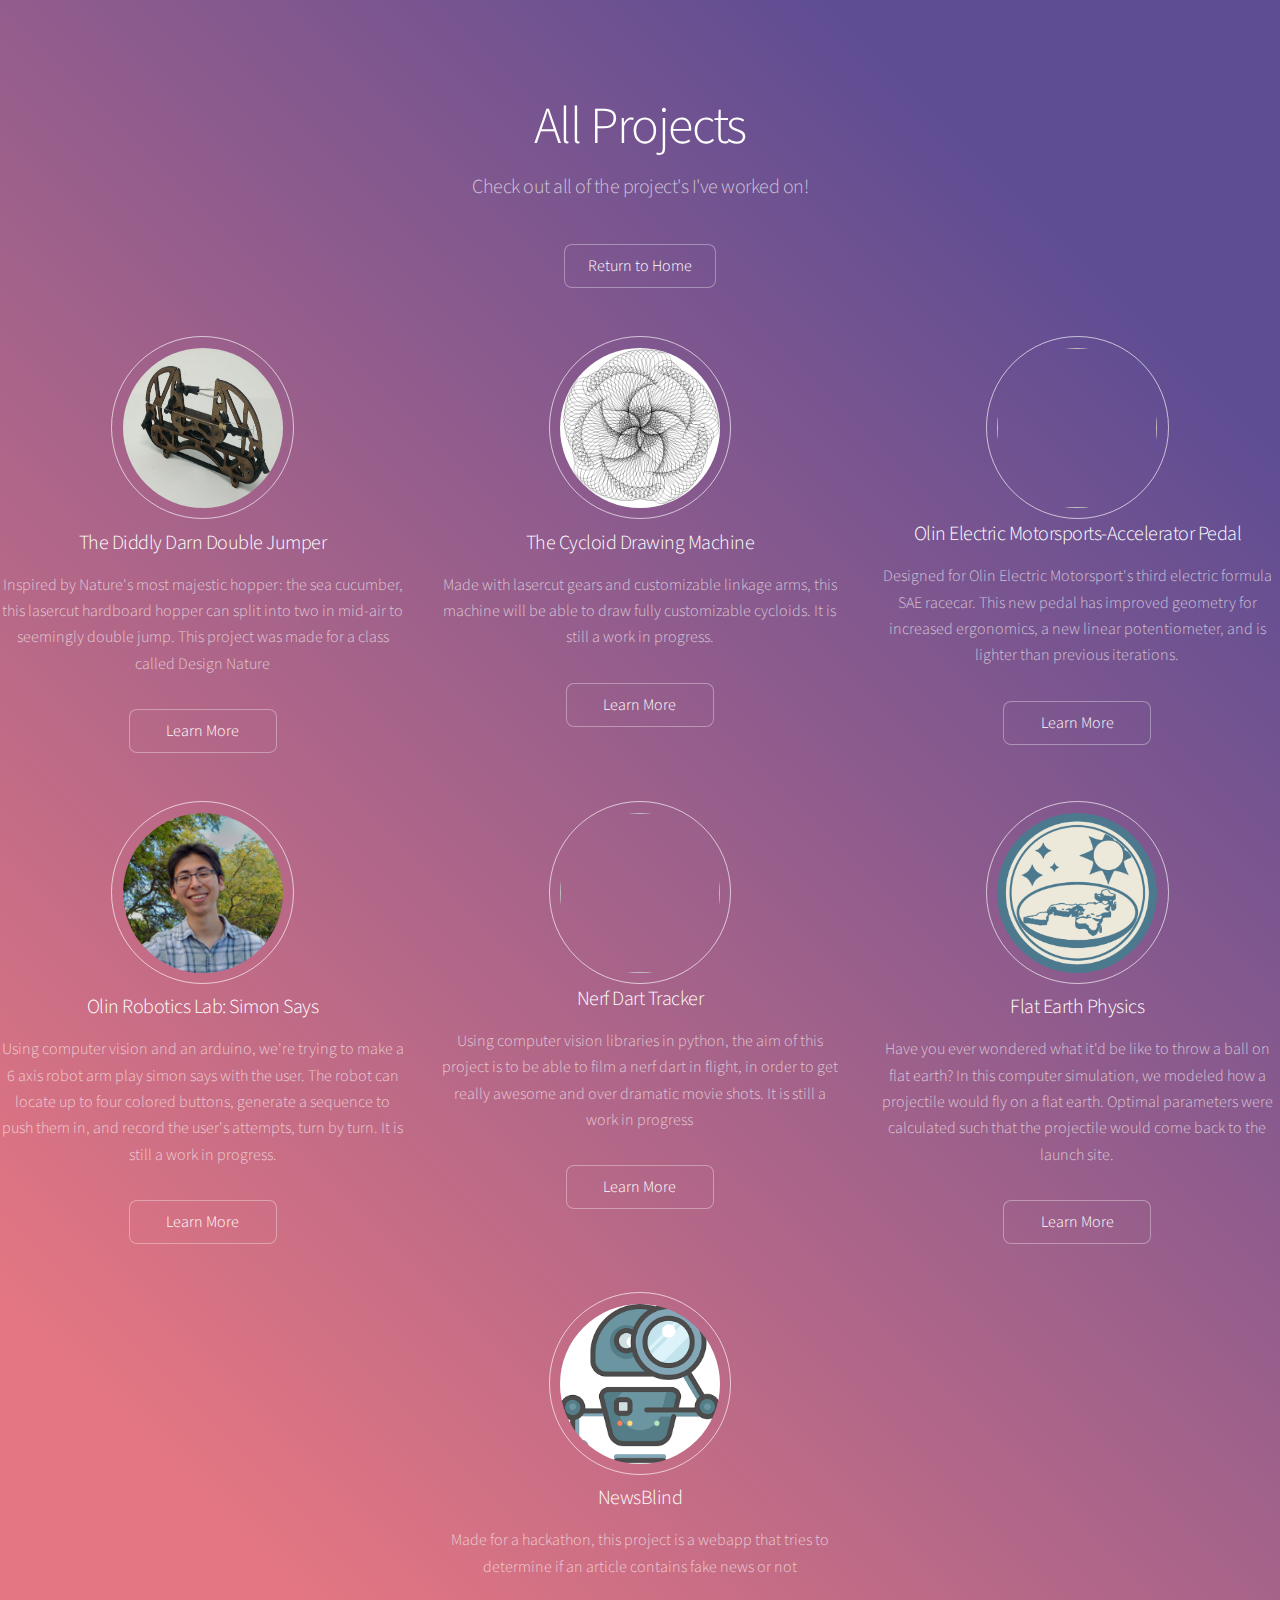
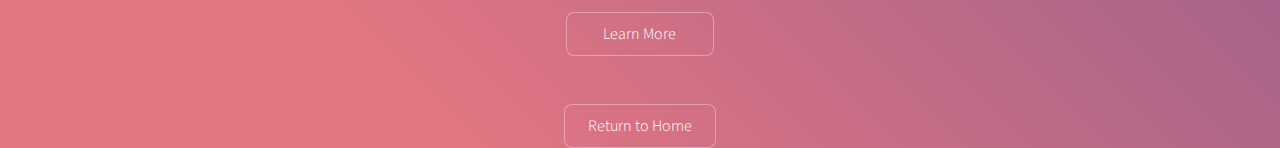
==== commit 56c0ba61: "minor tweaks" ====
--- a/all-projects.html
+++ b/all-projects.html
@@ -62,6 +62,12 @@
           <p>Have you ever wondered what it'd be like to throw a ball on flat earth? In this computer simulation, we modeled how a projectile would fly on a flat earth. Optimal parameters were calculated such that the projectile would come back to the launch site.</p>
           <a href="Projects/flat-earth.html" class="button">Learn More</a>
         </li>
+        <li>
+          <span class="image smol"><img src="images/newsblind.png" alt="" /></span>
+          <h3>NewsBlind</h3>
+          <p>Made for a hackathon, this project is a webapp that tries to determine if an article contains fake news or not</p>
+          <a href="Projects/newsblind.html" class="button">Learn More</a>
+        </li>
       </ul>
       <a href="index.html" class="button">Return to Home</a>
     </section>
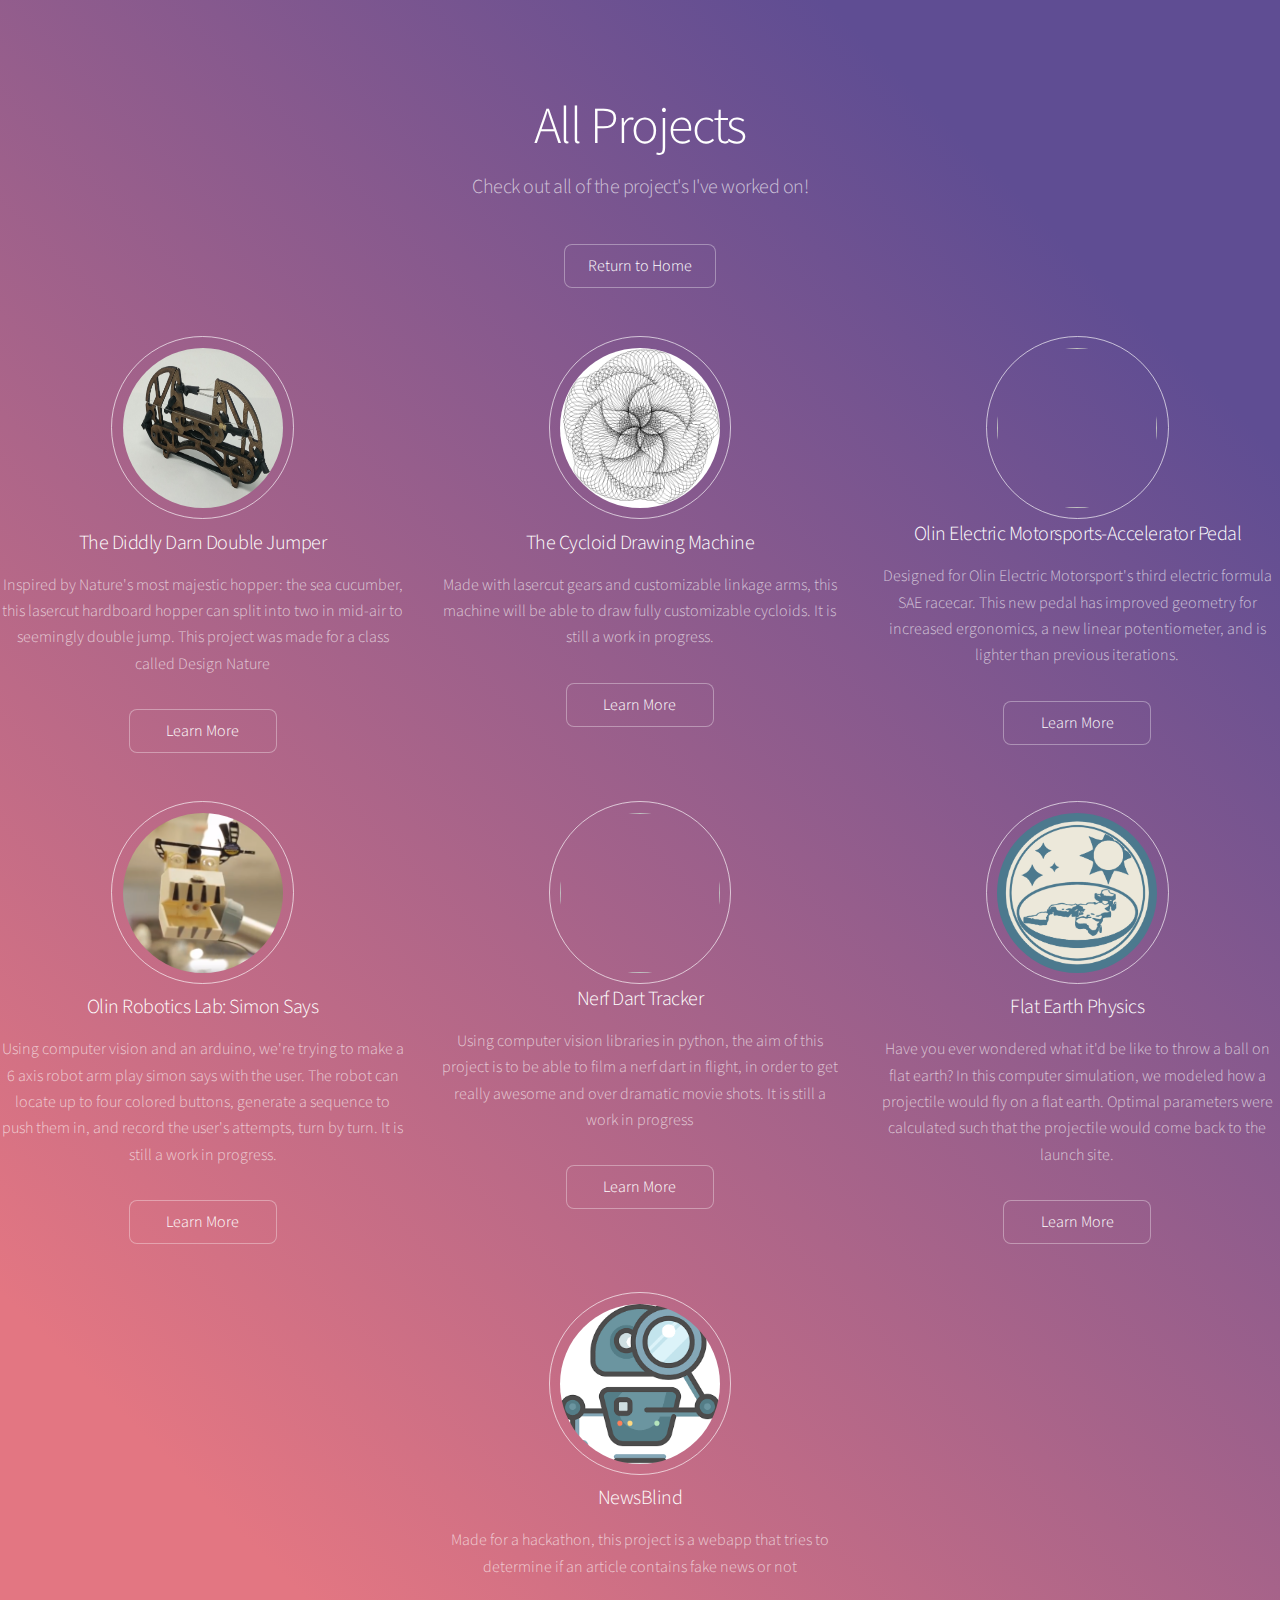
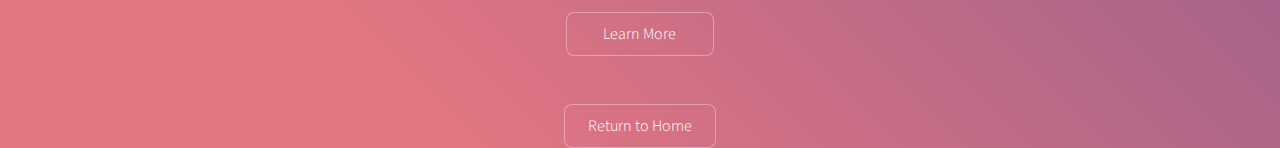
==== commit 737ae8bb: "finalizing tweaks" ====
--- a/all-projects.html
+++ b/all-projects.html
@@ -45,7 +45,7 @@
           <a href="Projects/pedal.html" class="button">Learn More</a>
         </li>
         <li>
-          <span class="image smol"><img src="images/pic01.jpg" alt="" /></span>
+          <span class="image smol"><img src="images/Draco.png" alt="" /></span>
           <h3>Olin Robotics Lab: Simon Says</h3>
           <p>Using computer vision and an arduino, we're trying to make a 6 axis robot arm play simon says with the user. The robot can locate up to four colored buttons, generate a sequence to push them in, and record the user's attempts, turn by turn. It is still a work in progress.</p>
           <a href="Projects/simon.html" class="button">Learn More</a>
--- a/assets/css/main.css
+++ b/assets/css/main.css
@@ -2463,11 +2463,11 @@
 
 			display: block;
 			margin: 0 0 3em 0;
-			width: 100%;
+			width: 95%;
 		}
 
 			.image.main img {
-				width: 100%;
+				width: 95%;
 			}
 		.image.gallery {
 			display: block;
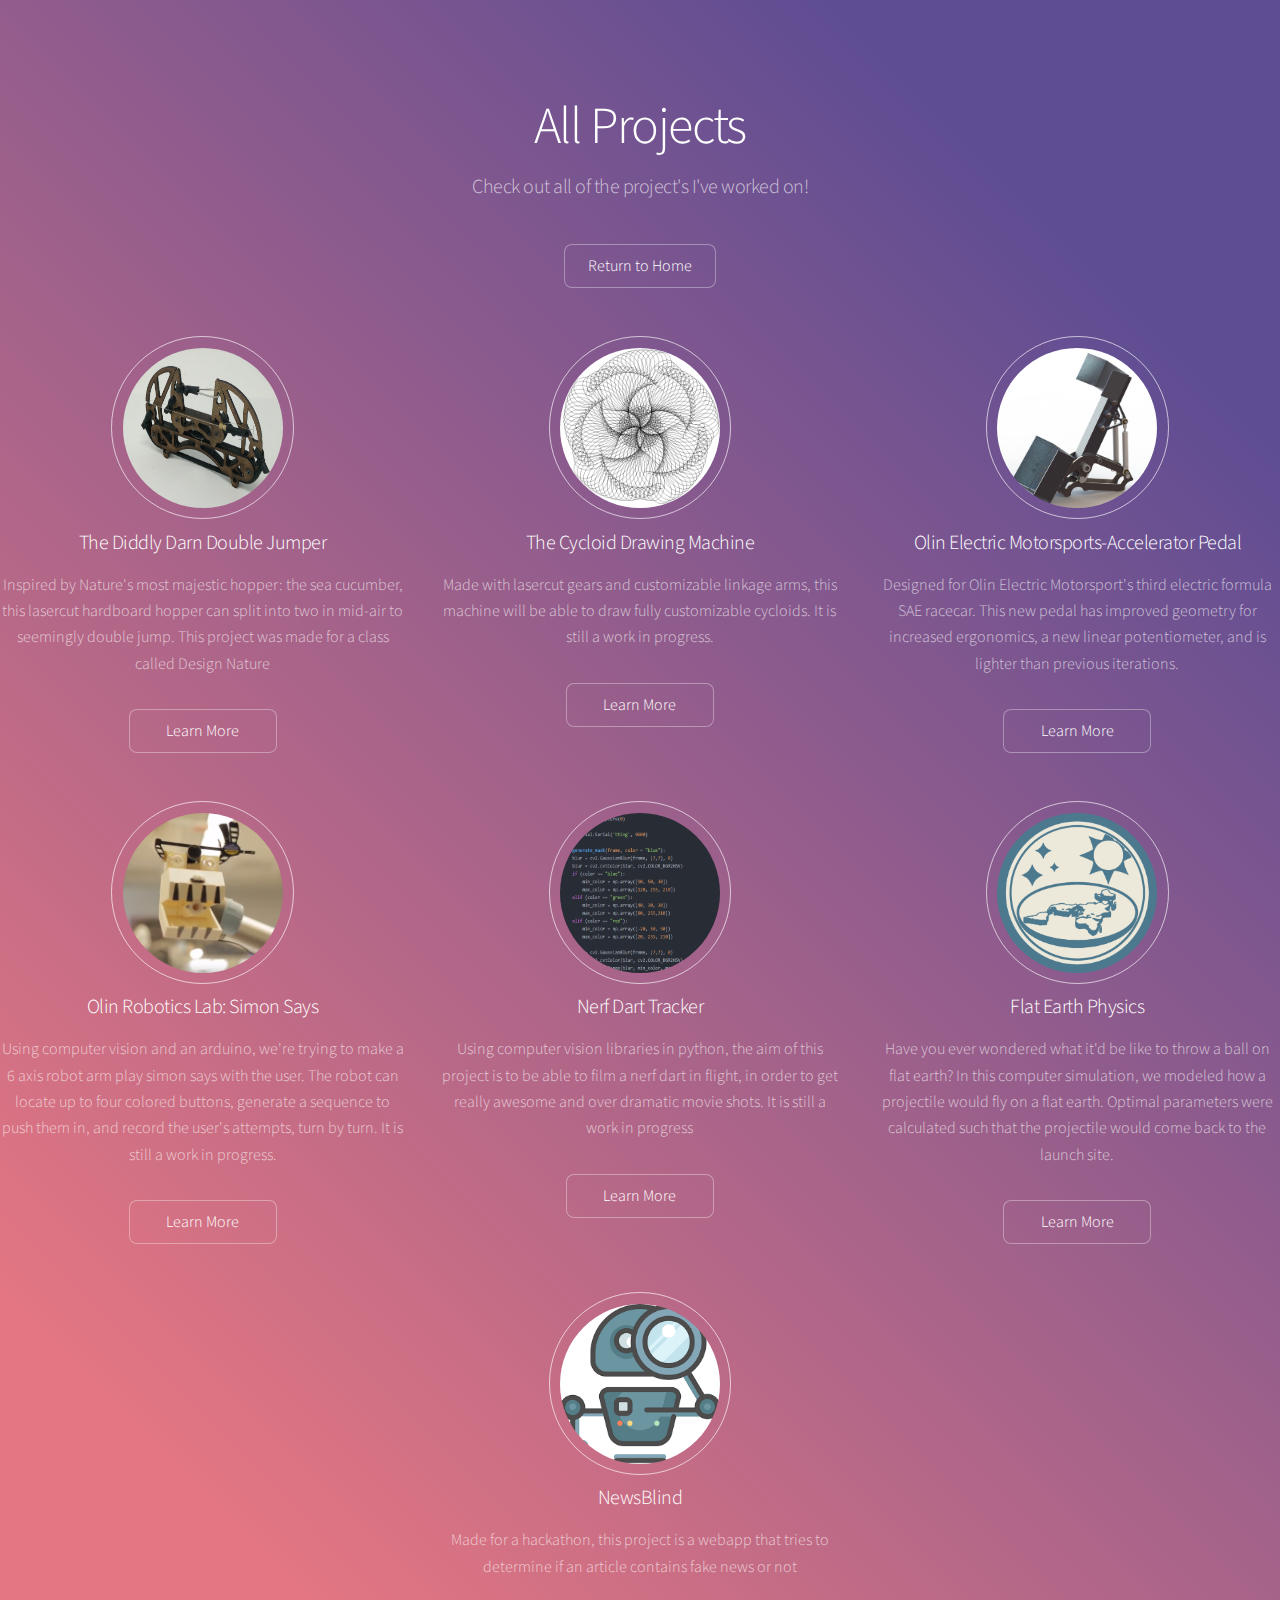
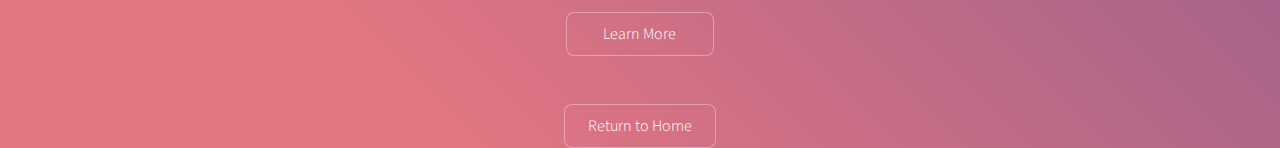
==== commit 0625de2d: "newsblind screenshots" ====
--- a/all-projects.html
+++ b/all-projects.html
@@ -39,7 +39,7 @@
           <a href="Projects/cycle.html" class="button">Learn More</a>
         </li>
         <li>
-          <span class="image smol"><img src="images/pedal1.jpg" alt="" /></span>
+          <span class="image smol"><img src="images/pedal1.JPG" alt="" /></span>
           <h3>Olin Electric Motorsports-Accelerator Pedal</h3>
           <p>Designed for Olin Electric Motorsport's third electric formula SAE racecar. This new pedal has improved geometry for increased ergonomics, a new linear potentiometer, and is lighter than previous iterations.</p>
           <a href="Projects/pedal.html" class="button">Learn More</a>
@@ -51,7 +51,7 @@
           <a href="Projects/simon.html" class="button">Learn More</a>
         </li>
         <li>
-          <span class="image smol"><img src="images/nerf.png" alt="" /></span>
+          <span class="image smol"><img src="images/nerf.PNG" alt="" /></span>
           <h3>Nerf Dart Tracker</h3>
           <p>Using computer vision libraries in python, the aim of this project is to be able to film a nerf dart in flight, in order to get really awesome and over dramatic movie shots. It is still a work in progress</p>
           <a href="Projects/nerf.html" class="button">Learn More</a>
--- a/assets/css/main.css
+++ b/assets/css/main.css
@@ -2473,6 +2473,8 @@
 			display: block;
 			margin: auto auto 3em auto;
 			width: 30em;
+			text-align: center;
+			font-size: 1em;
 
 		}
 			.image.gallery img {
